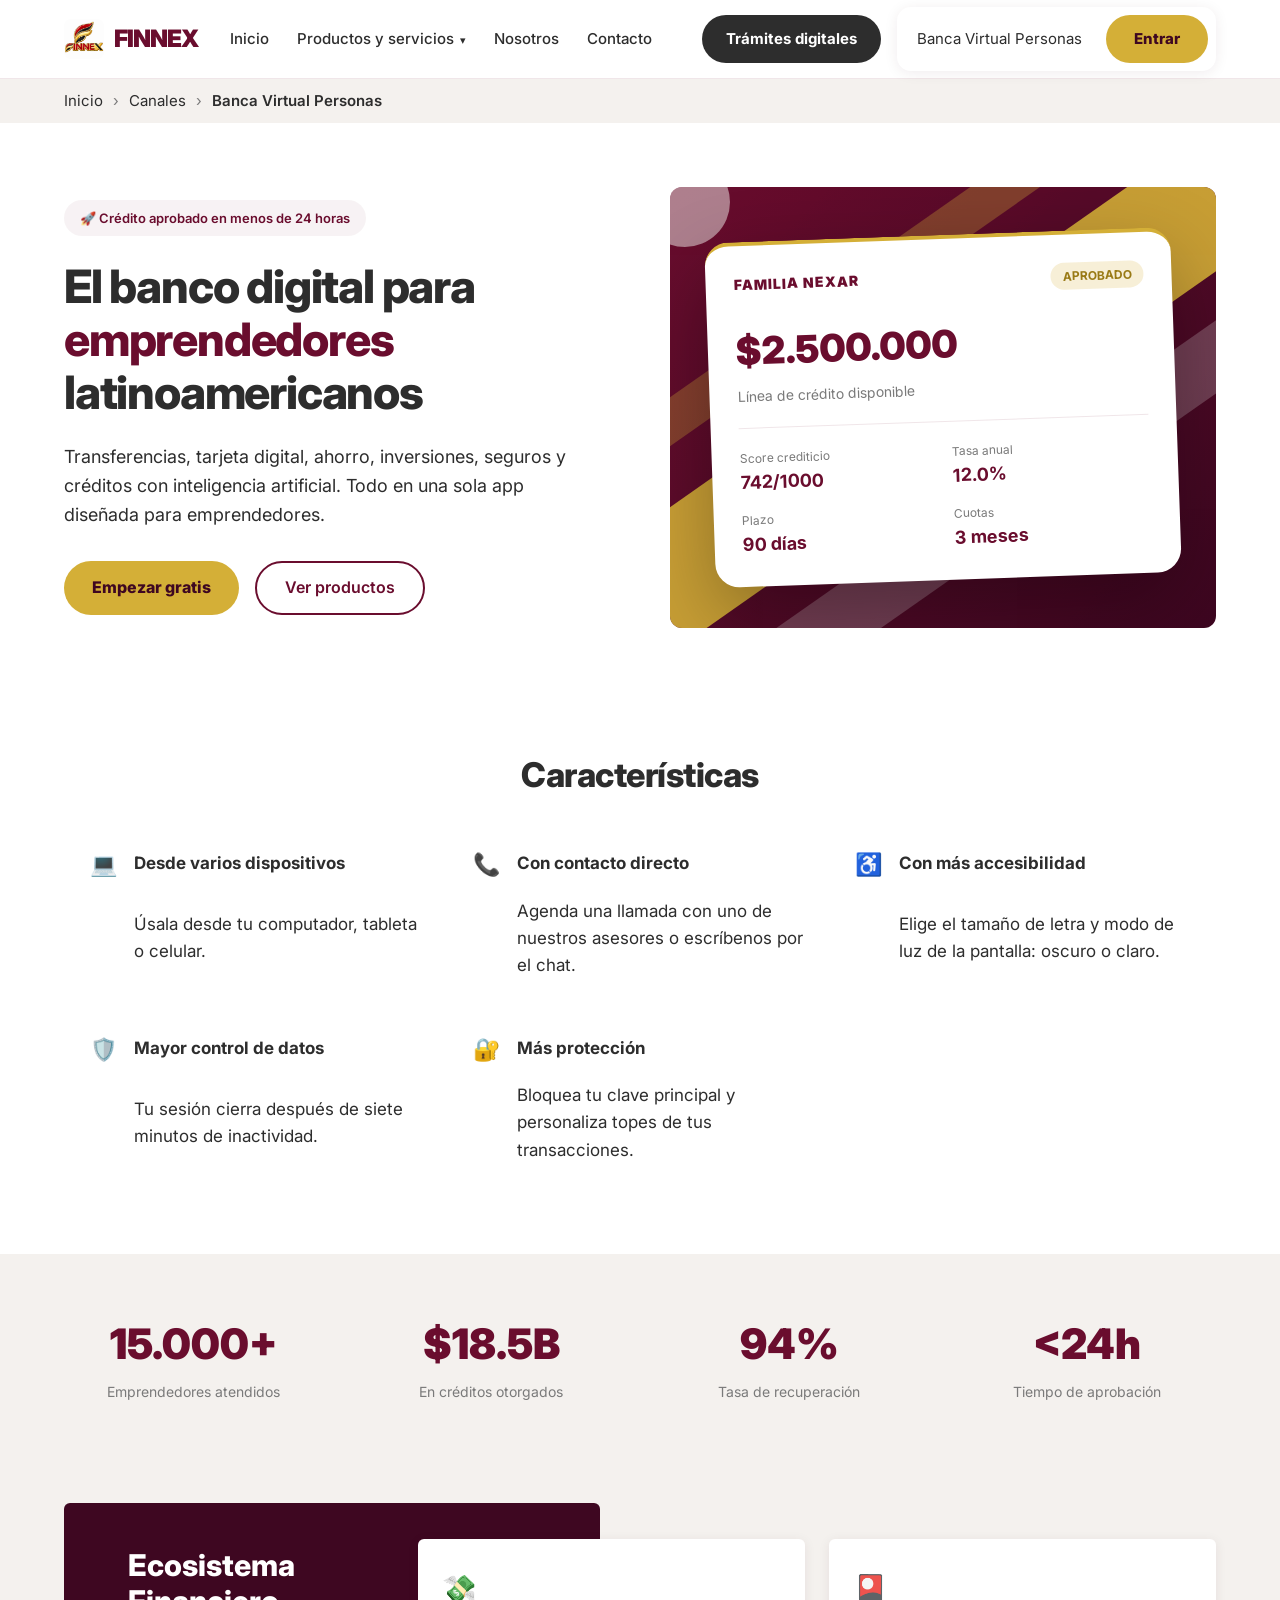
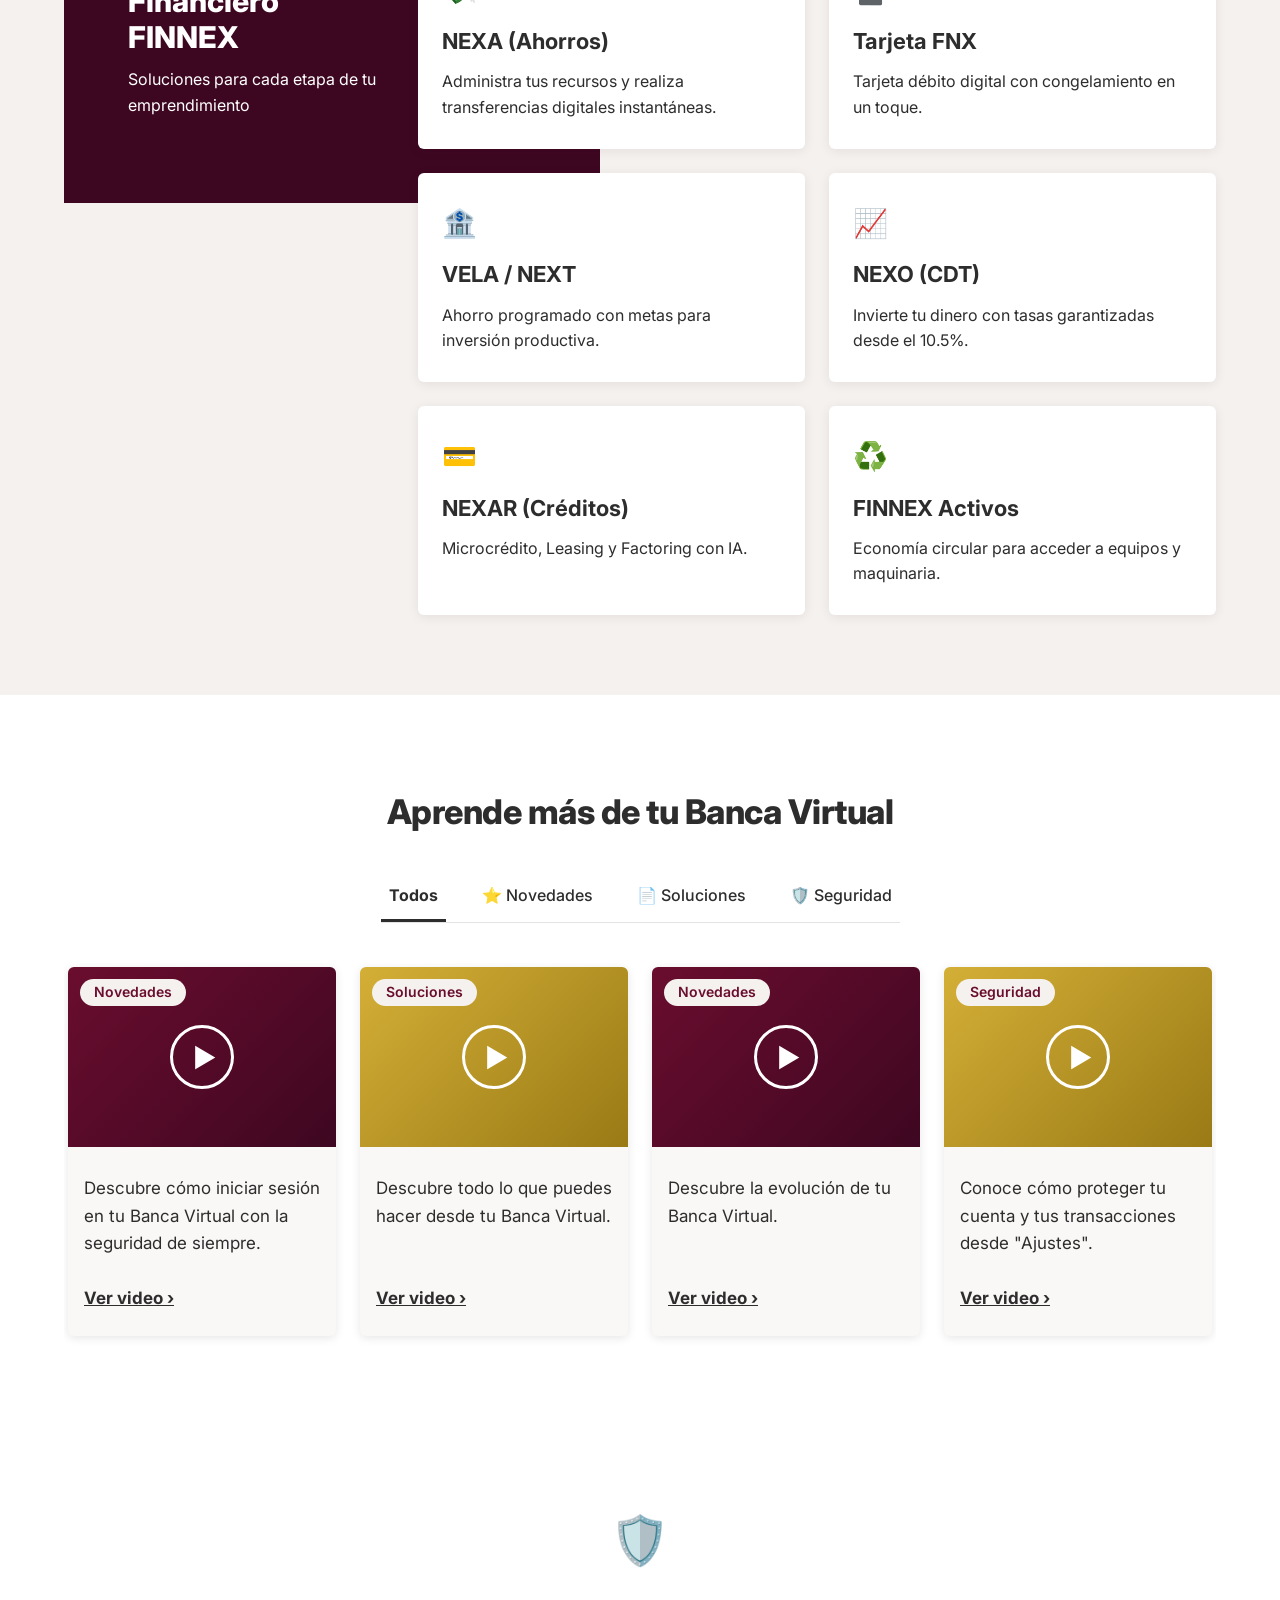
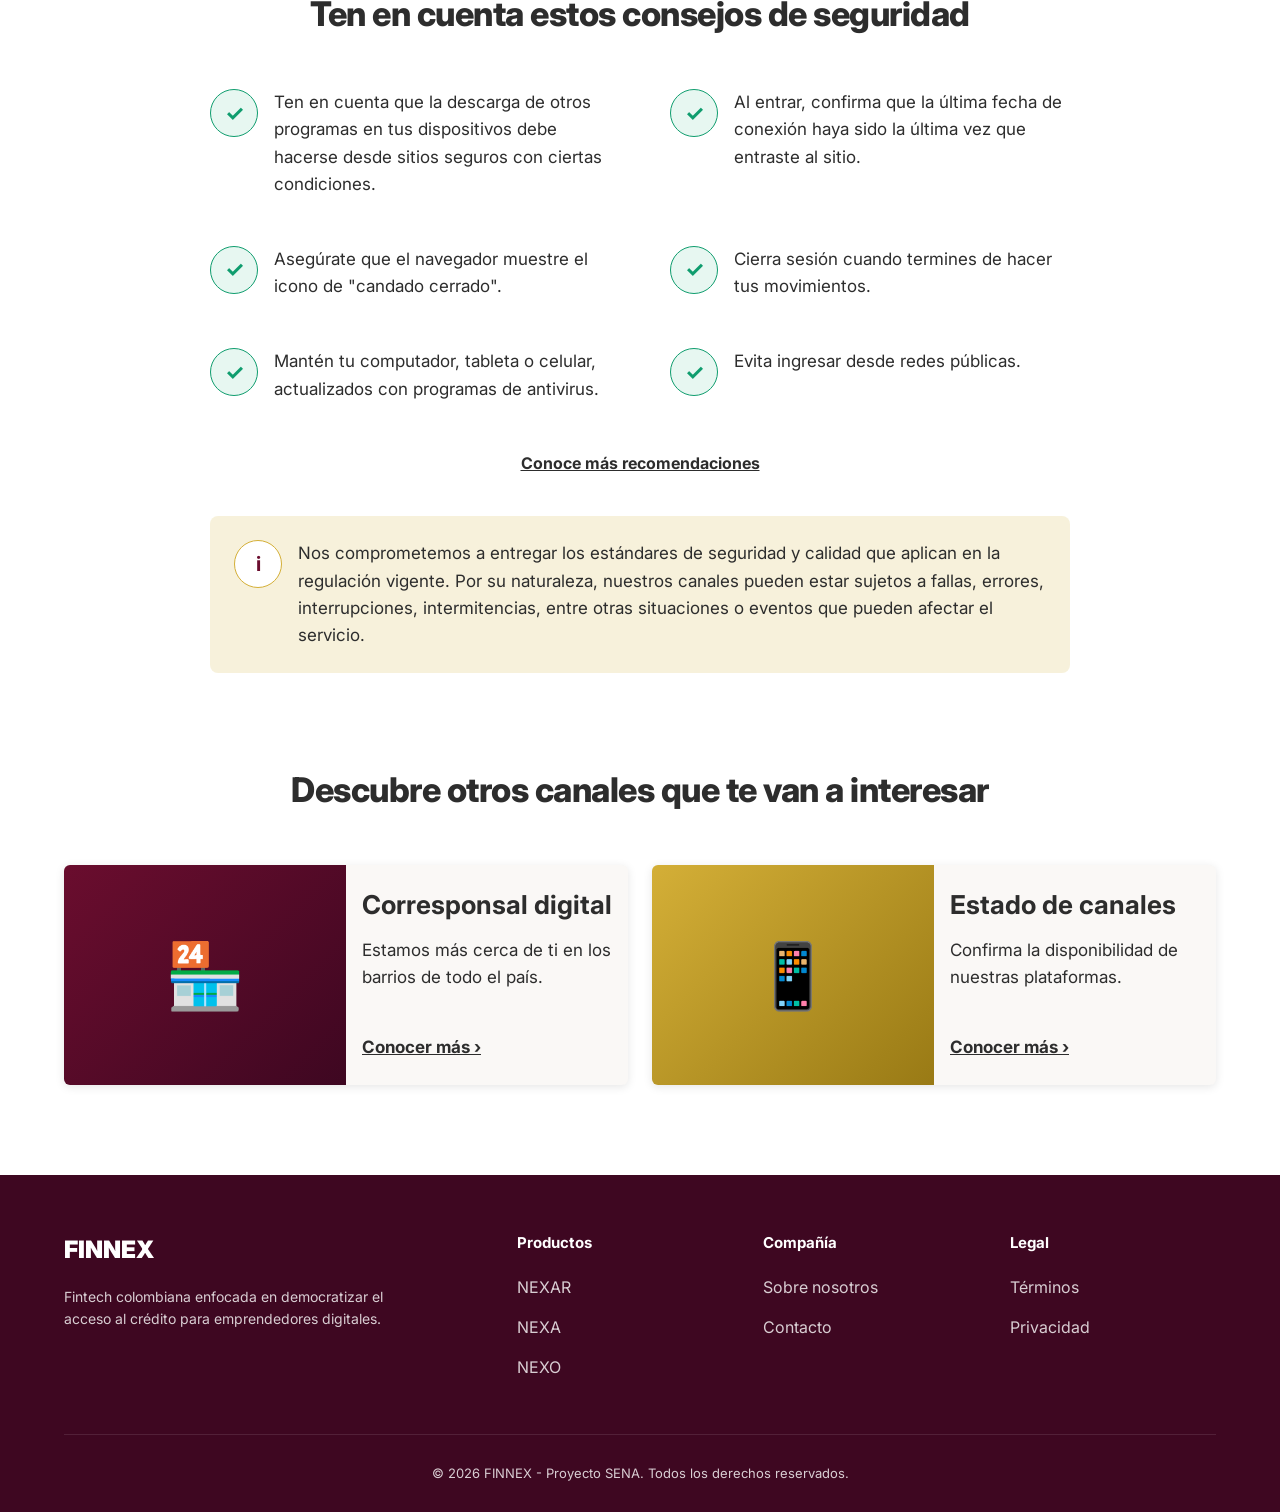
==== index.html @ 91728f81 "Update fmt.Println message from 'Hello' to 'Goodbye'" ====
<!DOCTYPE html>
<html lang="es">
<head>
  <meta charset="UTF-8">
  <meta name="viewport" content="width=device-width, initial-scale=1.0">
  <title>FINNEX - El banco digital para emprendedores</title>
  <link rel="icon" type="image/png" href="logo.png">
  <link href="https://fonts.googleapis.com/css2?family=Inter:wght@300;400;500;600;700;800;900&display=swap" rel="stylesheet">
  <style>
    * { margin: 0; padding: 0; box-sizing: border-box; }
    :root {
      --wine: #6A0D2E;
      --wine-dark: #3E0721;
      --gold: #D4AF37;
      --bone: #F4F1EE;
      --text: #2D2D2D;
      --text-light: #7A7A7A;
      --white: #FFFFFF;
      --success: #0F9D6E;
      --success-soft: #E7F7F1;
      --line: rgba(106, 13, 46, 0.1);
    }
    html { scroll-behavior: smooth; }
    body { font-family: 'Inter', sans-serif; background: var(--white); color: var(--text); line-height: 1.6; overflow-x: hidden; }
    a { color: inherit; }
    .container { max-width: 1200px; margin: 0 auto; padding: 0 24px; }
    h2.title { font-size: 34px; font-weight: 800; color: var(--text); text-align: center; letter-spacing: -.5px; margin-bottom: 48px; }
    :focus-visible { outline: 2px solid var(--gold); outline-offset: 2px; }

    /* BOTONES */
    .btn-primary { background: var(--wine); color: var(--white) !important; padding: 12px 28px; border-radius: 100px; font-weight: 600; text-decoration: none; display: inline-flex; align-items: center; justify-content: center; transition: all .2s; border: none; cursor: pointer; }
    .btn-primary:hover { background: var(--wine-dark); transform: translateY(-2px); box-shadow: 0 10px 20px rgba(106, 13, 46, .2); }
    .btn-secondary { background: var(--white); color: var(--wine); padding: 12px 28px; border-radius: 100px; font-weight: 600; text-decoration: none; border: 2px solid var(--wine); transition: all .2s; }
    .btn-secondary:hover { background: var(--bone); transform: translateY(-2px); }
    .btn-gold { background: var(--gold); color: var(--wine-dark); padding: 12px 28px; border-radius: 100px; font-weight: 800; text-decoration: none; display: inline-flex; align-items: center; transition: all .2s; }
    .btn-gold:hover { transform: translateY(-2px); box-shadow: 0 10px 20px rgba(212, 175, 55, .3); }
    .btn-dark { background: var(--text); color: var(--white); padding: 12px 24px; border-radius: 100px; font-weight: 700; font-size: 15px; text-decoration: none; transition: background .2s; }
    .btn-dark:hover { background: var(--wine-dark); }


    /* NAVBAR */
    .navbar { background: var(--white); position: sticky; top: 0; z-index: 100; border-bottom: 1px solid var(--line); }
    .nav-inner { display: flex; align-items: center; gap: 32px; min-height: 76px; }
    .logo { display: flex; align-items: center; gap: 10px; font-size: 24px; font-weight: 900; color: var(--wine); text-decoration: none; letter-spacing: -1px; }
    .logo img { width: 40px; height: 40px; border-radius: 8px; }
    .nav-links { display: flex; gap: 28px; align-items: center; }
    .nav-links a { text-decoration: none; font-size: 15px; font-weight: 500; transition: color .2s; }
    .nav-links a:hover { color: var(--wine); }
    .nav-actions { margin-left: auto; display: flex; align-items: center; gap: 16px; }
    .nav-access { display: flex; align-items: center; gap: 24px; padding: 8px 8px 8px 20px; border-radius: 14px; box-shadow: 0 2px 14px rgba(62, 7, 33, .08); font-size: 15px; }
    .menu-btn { display: none; background: none; border: none; font: 700 16px 'Inter', sans-serif; color: var(--text); cursor: pointer; }

    /* MENÚ DESPLEGABLE */
    .has-drop { position: relative; padding: 26px 0; }
    .drop-trigger small { font-size: 11px; margin-left: 2px; }
    .dropdown { position: absolute; top: 100%; left: -16px; width: 280px; background: var(--white); border: 1px solid var(--line); border-radius: 12px; padding: 8px; box-shadow: 0 20px 40px rgba(62, 7, 33, .15); opacity: 0; visibility: hidden; transform: translateY(8px); transition: opacity .2s, transform .2s, visibility .2s; z-index: 200; }
    .has-drop:hover .dropdown, .has-drop:focus-within .dropdown { opacity: 1; visibility: visible; transform: none; }
    .nav-links .dropdown a { display: flex; align-items: center; gap: 12px; padding: 9px 12px; border-radius: 8px; font-size: 14px; font-weight: 500; }
    .nav-links .dropdown a span { width: 22px; text-align: center; font-size: 16px; }
    .nav-links .dropdown a:hover { background: var(--bone); color: var(--wine); font-weight: 500; }

    /* MIGAS DE PAN */
    .crumbs { background: var(--bone); font-size: 15px; }
    .crumbs .container { padding-top: 10px; padding-bottom: 10px; display: flex; gap: 10px; align-items: center; }
    .crumbs a { text-decoration: none; }
    .crumbs a:hover { color: var(--wine); }
    .crumbs b { font-weight: 600; }
    .crumbs i { font-style: normal; color: var(--text-light); }

    /* HERO */
    .hero { padding: 64px 0 80px; }
    .hero-inner { display: grid; grid-template-columns: 1fr 1fr; gap: 60px; align-items: center; }
    .hero h1 { font-size: 46px; font-weight: 800; line-height: 1.15; letter-spacing: -1.2px; margin-bottom: 24px; color: var(--text); }
    .gradient-text { color: var(--wine); }
    .hero p { font-size: 18px; color: var(--text); margin-bottom: 32px; max-width: 520px; }
    .hero-badge { display: inline-flex; align-items: center; gap: 10px; background: rgba(106, 13, 46, .05); color: var(--wine); padding: 8px 16px; border-radius: 100px; font-size: 13px; font-weight: 600; margin-bottom: 24px; }
    .hero-cta { display: flex; gap: 16px; flex-wrap: wrap; }
    .hero-visual { position: relative; border-radius: 12px; overflow: hidden; min-height: 400px; padding: 48px 40px; display: flex; align-items: center; background: linear-gradient(135deg, var(--wine) 0%, var(--wine-dark) 100%); }
    .hero-visual::before { content: ""; position: absolute; width: 150%; height: 120px; right: -30%; top: 28%; transform: rotate(-35deg); background: var(--gold); opacity: .9; box-shadow: 0 130px 0 -30px rgba(244, 241, 238, .25), 0 -130px 0 -40px rgba(212, 175, 55, .35); }
    .hero-visual::after { content: ""; position: absolute; width: 90px; height: 90px; border-radius: 50%; left: -30px; top: -30px; background: var(--bone); opacity: .5; }

    /* MOCKUP */
    .card-mockup { position: relative; z-index: 1; width: 100%; background: var(--white); border-radius: 24px; padding: 28px; box-shadow: 0 30px 80px rgba(0, 0, 0, .3); transform: rotate(-2deg); transition: transform .3s; border-top: 4px solid var(--gold); }
    .card-mockup:hover { transform: rotate(0) scale(1.02); }
    .card-header { display: flex; justify-content: space-between; margin-bottom: 20px; }
    .card-brand { font-weight: 900; color: var(--wine); font-size: 14px; letter-spacing: 1px; }
    .card-status { background: rgba(212, 175, 55, .2); color: #997A15; padding: 4px 12px; border-radius: 100px; font-size: 12px; font-weight: 700; }
    .card-amount { font-size: 38px; font-weight: 900; color: var(--wine); margin-bottom: 4px; }
    .card-details { display: grid; grid-template-columns: 1fr 1fr; gap: 14px; padding-top: 20px; border-top: 1px solid var(--line); }
    .detail-label { font-size: 12px; color: var(--text-light); }
    .detail-value { font-size: 18px; font-weight: 700; color: var(--wine); }

    /* CARACTERÍSTICAS */
    .features { padding: 40px 0 90px; }
    .features-grid { display: grid; grid-template-columns: repeat(3, 1fr); gap: 56px 48px; max-width: 1100px; margin: 0 auto; }
    .feature { display: grid; grid-template-columns: 32px 1fr; column-gap: 12px; }
    .feature .ico { font-size: 22px; line-height: 1.3; }
    .feature h3 { font-size: 17px; font-weight: 700; margin-bottom: 20px; }
    .feature p { grid-column: 2; font-size: 17px; color: var(--text); max-width: 300px; }

    /* ESTADÍSTICAS */
    .stats { padding: 56px 0; background: var(--bone); }
    .stats-grid { display: grid; grid-template-columns: repeat(4, 1fr); gap: 40px; text-align: center; }
    .stat-value { font-size: 42px; font-weight: 900; color: var(--wine); margin-bottom: 4px; }
    .stat-label { color: var(--text-light); font-size: 14px; }

    /* PRODUCTOS: PANEL OSCURO + TARJETAS */
    .products { padding: 80px 0; background: var(--bone); }
    .products .container { display: grid; grid-template-columns: 1fr; }
    .products-wrap { position: relative; display: grid; grid-template-columns: 330px 1fr; gap: 24px; }
    .products-wrap::before { content: ""; position: absolute; left: 0; top: -36px; width: 536px; height: 300px; background: var(--wine-dark); border-radius: 6px 6px 0 0; }
    .products-intro { position: relative; z-index: 1; padding: 0 0 0 64px; margin-top: 0; color: var(--white); }
    .products-intro h2 { font-size: 30px; font-weight: 800; line-height: 1.2; margin-top: 8px; }
    .products-intro .badge { display: inline-flex; width: 64px; height: 64px; border-radius: 50%; background: var(--gold); align-items: center; justify-content: center; font-size: 30px; margin-top: 28px; }
    .products-grid { position: relative; z-index: 1; display: grid; grid-template-columns: repeat(2, 1fr); gap: 24px; }
    .product-card { background: var(--white); border-radius: 6px; padding: 28px 24px; min-height: 180px; box-shadow: 0 2px 12px rgba(62, 7, 33, .08); transition: transform .25s, box-shadow .25s; }
    .product-card:hover { transform: translateY(-6px); box-shadow: 0 20px 40px rgba(106, 13, 46, .12); }
    .product-icon { font-size: 28px; margin-bottom: 12px; }
    .product-card h3 { font-size: 22px; font-weight: 700; color: var(--text); margin-bottom: 10px; }
    .product-card p { font-size: 16px; color: var(--text); }

    /* APRENDE MÁS: TABS + CARRUSEL */
    .learn { padding: 90px 0; }
    .tabs { display: flex; justify-content: center; gap: 28px; margin: -16px auto 40px; border-bottom: 1px solid #e3e3e3; width: fit-content; max-width: 100%; overflow-x: auto; }
    .tab { background: none; border: none; border-bottom: 3px solid transparent; padding: 14px 8px; font: 500 16px 'Inter', sans-serif; color: var(--text); cursor: pointer; white-space: nowrap; }
    .tab.active { border-bottom-color: var(--text); font-weight: 700; }
    .carousel { display: flex; gap: 24px; overflow-x: auto; scroll-snap-type: x mandatory; scrollbar-width: none; padding: 4px 4px 16px; }
    .carousel::-webkit-scrollbar { display: none; }
    .video-card { flex: 0 0 calc(25% - 18px); min-width: 250px; scroll-snap-align: start; background: #FAF8F6; border-radius: 6px; box-shadow: 0 2px 10px rgba(0, 0, 0, .1); display: flex; flex-direction: column; overflow: hidden; }
    .video-card.hide { display: none; }
    .thumb { position: relative; height: 180px; display: flex; align-items: center; justify-content: center; background: linear-gradient(135deg, var(--wine), var(--wine-dark)); }
    .thumb.alt { background: linear-gradient(135deg, var(--gold), #997A15); }
    .thumb .tag { position: absolute; left: 12px; top: 12px; background: var(--bone); color: var(--wine); font-size: 14px; font-weight: 600; padding: 2px 14px; border-radius: 100px; }
    .play { width: 64px; height: 64px; border: 3px solid var(--white); border-radius: 50%; color: var(--white); display: flex; align-items: center; justify-content: center; font-size: 26px; padding-left: 5px; }
    .video-card p { padding: 28px 16px 0; font-size: 17px; flex: 1; }
    .video-card a { padding: 28px 16px 24px; font-weight: 700; font-size: 17px; }



    /* SEGURIDAD */
    .security { padding: 60px 0 90px; }
    .security .shield { display: block; text-align: center; font-size: 48px; margin-bottom: 8px; }
    .tips { display: grid; grid-template-columns: 1fr 1fr; gap: 48px 60px; max-width: 860px; margin: 0 auto 48px; }
    .tip { display: flex; gap: 16px; align-items: flex-start; font-size: 17px; }
    .check { flex: 0 0 48px; height: 48px; border-radius: 50%; background: var(--success-soft); border: 1.5px solid var(--success); color: var(--success); display: flex; align-items: center; justify-content: center; font-size: 22px; font-weight: 700; }
    .more { display: block; text-align: center; font-weight: 700; margin-bottom: 40px; }
    .notice { max-width: 860px; margin: 0 auto; background: rgba(212, 175, 55, .18); border-radius: 8px; padding: 24px; display: flex; gap: 16px; font-size: 17px; }
    .notice .check { background: var(--white); border-color: var(--gold); color: var(--wine); font-size: 20px; }

    /* OTROS CANALES */
    .channels { padding: 0 0 90px; }
    .channels-grid { display: grid; grid-template-columns: 1fr 1fr; gap: 24px; }
    .channel { display: grid; grid-template-columns: 1fr 1fr; background: #FAF8F6; border-radius: 6px; overflow: hidden; box-shadow: 0 2px 10px rgba(0, 0, 0, .1); min-height: 220px; }
    .channel .pic { display: flex; align-items: center; justify-content: center; font-size: 64px; background: linear-gradient(135deg, var(--wine), var(--wine-dark)); }
    .channel .pic.alt { background: linear-gradient(135deg, var(--gold), #997A15); }
    .channel div.body { padding: 24px 16px; display: flex; flex-direction: column; }
    .channel h3 { font-size: 26px; font-weight: 700; margin-bottom: 16px; line-height: 1.2; }
    .channel p { font-size: 17px; flex: 1; }
    .channel a { font-weight: 700; font-size: 17px; }

    /* FOOTER */
    .footer { background: var(--wine-dark); color: rgba(255, 255, 255, .8); padding: 56px 0 28px; }
    .footer-grid { display: grid; grid-template-columns: 2fr 1fr 1fr 1fr; gap: 40px; margin-bottom: 40px; }
    .footer-brand { color: var(--white); font-size: 24px; font-weight: 900; margin-bottom: 16px; }
    .footer h4 { color: var(--white); font-size: 15px; margin-bottom: 20px; }
    .footer a { display: block; color: rgba(255, 255, 255, .8); text-decoration: none; margin-bottom: 14px; transition: color .2s; }
    .footer a:hover { color: var(--gold); }

    .footer-bottom { padding-top: 28px; border-top: 1px solid rgba(255, 255, 255, .1); text-align: center; font-size: 13px; }

    /* RESPONSIVE */
    @media (max-width: 1024px) {
      .nav-inner { gap: 16px; }
      .nav-actions { gap: 10px; }
      .nav-access { padding: 0; box-shadow: none; }
      .menu-btn { display: block; white-space: nowrap; }
      .nav-links { display: none; }
      .has-drop { width: 100%; padding: 0; }
      .dropdown { position: static; width: 100%; opacity: 1; visibility: visible; transform: none; box-shadow: none; border: none; padding: 4px 0 0 8px; }
      .nav-links.open { display: flex; flex-direction: column; align-items: flex-start; position: absolute; top: 76px; left: 0; right: 0; background: var(--white); padding: 20px 24px; border-bottom: 1px solid var(--line); box-shadow: 0 12px 24px rgba(0, 0, 0, .08); max-height: calc(100vh - 76px); overflow-y: auto; gap: 4px; }
      .nav-links.open > a, .nav-links.open .drop-trigger { padding: 10px 0; }
      .hero-inner { grid-template-columns: 1fr; gap: 40px; }
      .features-grid { grid-template-columns: 1fr 1fr; }
      .products-wrap { grid-template-columns: 1fr; }
      .products-wrap::before { width: 100%; height: 220px; top: -36px; }
      .products-intro { padding: 0 24px 24px; }
      .tips, .channels-grid { grid-template-columns: 1fr; }
      .footer-grid { grid-template-columns: 1fr 1fr; }
    }
    @media (max-width: 640px) {
      h2.title { font-size: 26px; margin-bottom: 32px; }
      .hero { padding: 32px 0 56px; }
      .hero h1 { font-size: 32px; }
      .hero-visual { min-height: 0; padding: 32px 20px; }
      .features-grid, .products-grid, .stats-grid, .footer-grid { grid-template-columns: 1fr; gap: 32px; }
      .features-grid { gap: 40px; }
      .feature p { max-width: none; }
      .products-grid { gap: 16px; }
      .channel { grid-template-columns: 1fr; }
      .channel .pic { min-height: 140px; }
      .nav-actions .btn-dark { display: none; }
      .nav-access span { display: none; }
      .logo { font-size: 20px; }
      .logo img { width: 34px; height: 34px; }
      .btn-gold { padding: 10px 22px; }
      .tabs { gap: 14px; }
    }
    @media (prefers-reduced-motion: reduce) { * { transition: none !important; scroll-behavior: auto !important; } }
  </style>
</head>
<body>

  <header class="navbar">
    <div class="container nav-inner">
      <a href="index.html" class="logo"><img src="logo.png" alt="FINNEX"> FINNEX</a>
      <nav class="nav-links" id="navLinks">
        <a href="index.html">Inicio</a>
        <div class="has-drop">
          <a href="productos.html" class="drop-trigger">Productos y servicios <small>▾</small></a>
          <div class="dropdown">
          <a href="login.html"><span>🏠</span>Dashboard</a>
          <a href="productos.html"><span>💸</span>NEXA (Pagos)</a>
          <a href="productos.html"><span>💳</span>Tarjeta FNX</a>
          <a href="productos.html"><span>📈</span>NEXO (Inversiones)</a>
          <a href="productos.html"><span>🎁</span>Cajitas FNX</a>
          <a href="productos.html"><span>🏢</span>VELA / NEXT</a>
          <a href="productos.html"><span>🛡️</span>FIN-SAFE</a>
          <a href="productos.html"><span>💼</span>FIN-BIZ</a>
          <a href="productos.html"><span>📊</span>FIN-360</a>
          <a href="productos.html"><span>♻️</span>FINNEX Activos</a>
          <a href="productos.html"><span>💳</span>FAMILIA NEXAR</a>
          <a href="productos.html"><span>🧮</span>Simulador</a>
          </div>
        </div>
        <a href="nosotros.html">Nosotros</a>
        <a href="contacto.html">Contacto</a>
      </nav>
      <div class="nav-actions">
        <a href="tramites.html" class="btn-dark">Trámites digitales</a>
        <div class="nav-access"><span>Banca Virtual Personas</span><a href="login.html" class="btn-gold">Entrar</a></div>
        <button class="menu-btn" id="menuBtn" aria-label="Abrir menú">Menú ⋮</button>
      </div>
    </div>
  </header>

  <div class="crumbs">
    <div class="container"><a href="index.html">Inicio</a><i>›</i><a href="productos.html">Canales</a><i>›</i><b>Banca Virtual Personas</b></div>
  </div>

  <section class="hero">
    <div class="container hero-inner">
      <div>
        <div class="hero-badge">🚀 Crédito aprobado en menos de 24 horas</div>
        <h1>El banco digital para <span class="gradient-text">emprendedores</span> latinoamericanos</h1>
        <p>Transferencias, tarjeta digital, ahorro, inversiones, seguros y créditos con inteligencia artificial. Todo en una sola app diseñada para emprendedores.</p>
        <div class="hero-cta">
          <a href="login.html" class="btn-gold">Empezar gratis</a>
          <a href="productos.html" class="btn-secondary">Ver productos</a>
        </div>
      </div>
      <div class="hero-visual">
        <div class="card-mockup">
          <div class="card-header"><span class="card-brand">FAMILIA NEXAR</span><span class="card-status">APROBADO</span></div>
          <div class="card-amount">$2.500.000</div>
          <div style="color: var(--text-light); font-size: 14px; margin-bottom: 20px;">Línea de crédito disponible</div>
          <div class="card-details">
            <div><div class="detail-label">Score crediticio</div><div class="detail-value">742/1000</div></div>
            <div><div class="detail-label">Tasa anual</div><div class="detail-value">12.0%</div></div>
            <div><div class="detail-label">Plazo</div><div class="detail-value">90 días</div></div>
            <div><div class="detail-label">Cuotas</div><div class="detail-value">3 meses</div></div>
          </div>
        </div>
      </div>
    </div>
  </section>

  <section class="features">
    <div class="container">
      <h2 class="title">Características</h2>
      <div class="features-grid">
        <div class="feature"><span class="ico">💻</span><h3>Desde varios dispositivos</h3><p>Úsala desde tu computador, tableta o celular.</p></div>
        <div class="feature"><span class="ico">📞</span><h3>Con contacto directo</h3><p>Agenda una llamada con uno de nuestros asesores o escríbenos por el chat.</p></div>
        <div class="feature"><span class="ico">♿</span><h3>Con más accesibilidad</h3><p>Elige el tamaño de letra y modo de luz de la pantalla: oscuro o claro.</p></div>
        <div class="feature"><span class="ico">🛡️</span><h3>Mayor control de datos</h3><p>Tu sesión cierra después de siete minutos de inactividad.</p></div>
        <div class="feature"><span class="ico">🔐</span><h3>Más protección</h3><p>Bloquea tu clave principal y personaliza topes de tus transacciones.</p></div>
      </div>
    </div>
  </section>

  <section class="stats">
    <div class="container stats-grid">
      <div><div class="stat-value">15.000+</div><div class="stat-label">Emprendedores atendidos</div></div>
      <div><div class="stat-value">$18.5B</div><div class="stat-label">En créditos otorgados</div></div>
      <div><div class="stat-value">94%</div><div class="stat-label">Tasa de recuperación</div></div>
      <div><div class="stat-value">&lt;24h</div><div class="stat-label">Tiempo de aprobación</div></div>
    </div>
  </section>

  <section class="products">
    <div class="container">
      <div class="products-wrap">
        <div class="products-intro">
          <h2>Ecosistema Financiero FINNEX</h2>
          <p style="margin-top:12px;font-size:16px;">Soluciones para cada etapa de tu emprendimiento</p>
        </div>
        <div class="products-grid">
          <div class="product-card"><div class="product-icon">💸</div><h3>NEXA (Ahorros)</h3><p>Administra tus recursos y realiza transferencias digitales instantáneas.</p></div>
          <div class="product-card"><div class="product-icon">🎴</div><h3>Tarjeta FNX</h3><p>Tarjeta débito digital con congelamiento en un toque.</p></div>
          <div class="product-card"><div class="product-icon">🏦</div><h3>VELA / NEXT</h3><p>Ahorro programado con metas para inversión productiva.</p></div>
          <div class="product-card"><div class="product-icon">📈</div><h3>NEXO (CDT)</h3><p>Invierte tu dinero con tasas garantizadas desde el 10.5%.</p></div>
          <div class="product-card"><div class="product-icon">💳</div><h3>NEXAR (Créditos)</h3><p>Microcrédito, Leasing y Factoring con IA.</p></div>
          <div class="product-card"><div class="product-icon">♻️</div><h3>FINNEX Activos</h3><p>Economía circular para acceder a equipos y maquinaria.</p></div>
        </div>
      </div>
    </div>
  </section>

  <section class="learn">
    <div class="container">
      <h2 class="title">Aprende más de tu Banca Virtual</h2>
      <div class="tabs" role="tablist">
        <button class="tab active" data-f="all">Todos</button>
        <button class="tab" data-f="nov">⭐ Novedades</button>
        <button class="tab" data-f="sol">📄 Soluciones</button>
        <button class="tab" data-f="seg">🛡️ Seguridad</button>
      </div>
      <div class="carousel" id="carousel">
        <article class="video-card" data-c="nov"><div class="thumb"><span class="tag">Novedades</span><span class="play">▶</span></div><p>Descubre cómo iniciar sesión en tu Banca Virtual con la seguridad de siempre.</p><a href="#">Ver video ›</a></article>
        <article class="video-card" data-c="sol"><div class="thumb alt"><span class="tag">Soluciones</span><span class="play">▶</span></div><p>Descubre todo lo que puedes hacer desde tu Banca Virtual.</p><a href="#">Ver video ›</a></article>
        <article class="video-card" data-c="nov"><div class="thumb"><span class="tag">Novedades</span><span class="play">▶</span></div><p>Descubre la evolución de tu Banca Virtual.</p><a href="#">Ver video ›</a></article>
        <article class="video-card" data-c="seg"><div class="thumb alt"><span class="tag">Seguridad</span><span class="play">▶</span></div><p>Conoce cómo proteger tu cuenta y tus transacciones desde "Ajustes".</p><a href="#">Ver video ›</a></article>
      </div>
    </div>
  </section>

  <section class="security">
    <div class="container">
      <span class="shield">🛡️</span>
      <h2 class="title">Ten en cuenta estos consejos de seguridad</h2>
      <div class="tips">
        <div class="tip"><span class="check">✓</span><p>Ten en cuenta que la descarga de otros programas en tus dispositivos debe hacerse desde sitios seguros con ciertas condiciones.</p></div>
        <div class="tip"><span class="check">✓</span><p>Al entrar, confirma que la última fecha de conexión haya sido la última vez que entraste al sitio.</p></div>
        <div class="tip"><span class="check">✓</span><p>Asegúrate que el navegador muestre el icono de "candado cerrado".</p></div>
        <div class="tip"><span class="check">✓</span><p>Cierra sesión cuando termines de hacer tus movimientos.</p></div>
        <div class="tip"><span class="check">✓</span><p>Mantén tu computador, tableta o celular, actualizados con programas de antivirus.</p></div>
        <div class="tip"><span class="check">✓</span><p>Evita ingresar desde redes públicas.</p></div>
      </div>
      <a href="privacidad.html" class="more">Conoce más recomendaciones</a>
      <div class="notice"><span class="check">i</span><p>Nos comprometemos a entregar los estándares de seguridad y calidad que aplican en la regulación vigente. Por su naturaleza, nuestros canales pueden estar sujetos a fallas, errores, interrupciones, intermitencias, entre otras situaciones o eventos que pueden afectar el servicio.</p></div>
    </div>
  </section>

  <section class="channels">
    <div class="container">
      <h2 class="title">Descubre otros canales que te van a interesar</h2>
      <div class="channels-grid">
        <div class="channel"><div class="pic">🏪</div><div class="body"><h3>Corresponsal digital</h3><p>Estamos más cerca de ti en los barrios de todo el país.</p><a href="contacto.html">Conocer más ›</a></div></div>
        <div class="channel"><div class="pic alt">📱</div><div class="body"><h3>Estado de canales</h3><p>Confirma la disponibilidad de nuestras plataformas.</p><a href="contacto.html">Conocer más ›</a></div></div>
      </div>
    </div>
  </section>

  <footer class="footer">
    <div class="container">
      <div class="footer-grid">
        <div>
          <div class="footer-brand">FINNEX</div>
          <p style="font-size: 14px; max-width: 340px;">Fintech colombiana enfocada en democratizar el acceso al crédito para emprendedores digitales.</p>
        </div>
        <div>
          <h4>Productos</h4>
          <a href="productos.html">NEXAR</a>
          <a href="productos.html">NEXA</a>
          <a href="productos.html">NEXO</a>
        </div>
        <div>
          <h4>Compañía</h4>
          <a href="nosotros.html">Sobre nosotros</a>
          <a href="contacto.html">Contacto</a>
        </div>
        <div>
          <h4>Legal</h4>
          <a href="terminos.html">Términos</a>
          <a href="privacidad.html">Privacidad</a>
        </div>
      </div>
      <div class="footer-bottom">&copy; 2026 FINNEX - Proyecto SENA. Todos los derechos reservados.</div>
    </div>
  </footer>

  <script>
    var nav = document.getElementById('navLinks');
    document.getElementById('menuBtn').onclick = function () { nav.classList.toggle('open'); };



    var tabs = document.querySelectorAll('.tab'), cards = document.querySelectorAll('.video-card');
    tabs.forEach(function (t) {
      t.onclick = function () {
        tabs.forEach(function (x) { x.classList.remove('active'); });
        t.classList.add('active');
        cards.forEach(function (c) { c.classList.toggle('hide', t.dataset.f !== 'all' && c.dataset.c !== t.dataset.f); });
      };
    });
  </script>
</body>
</html>
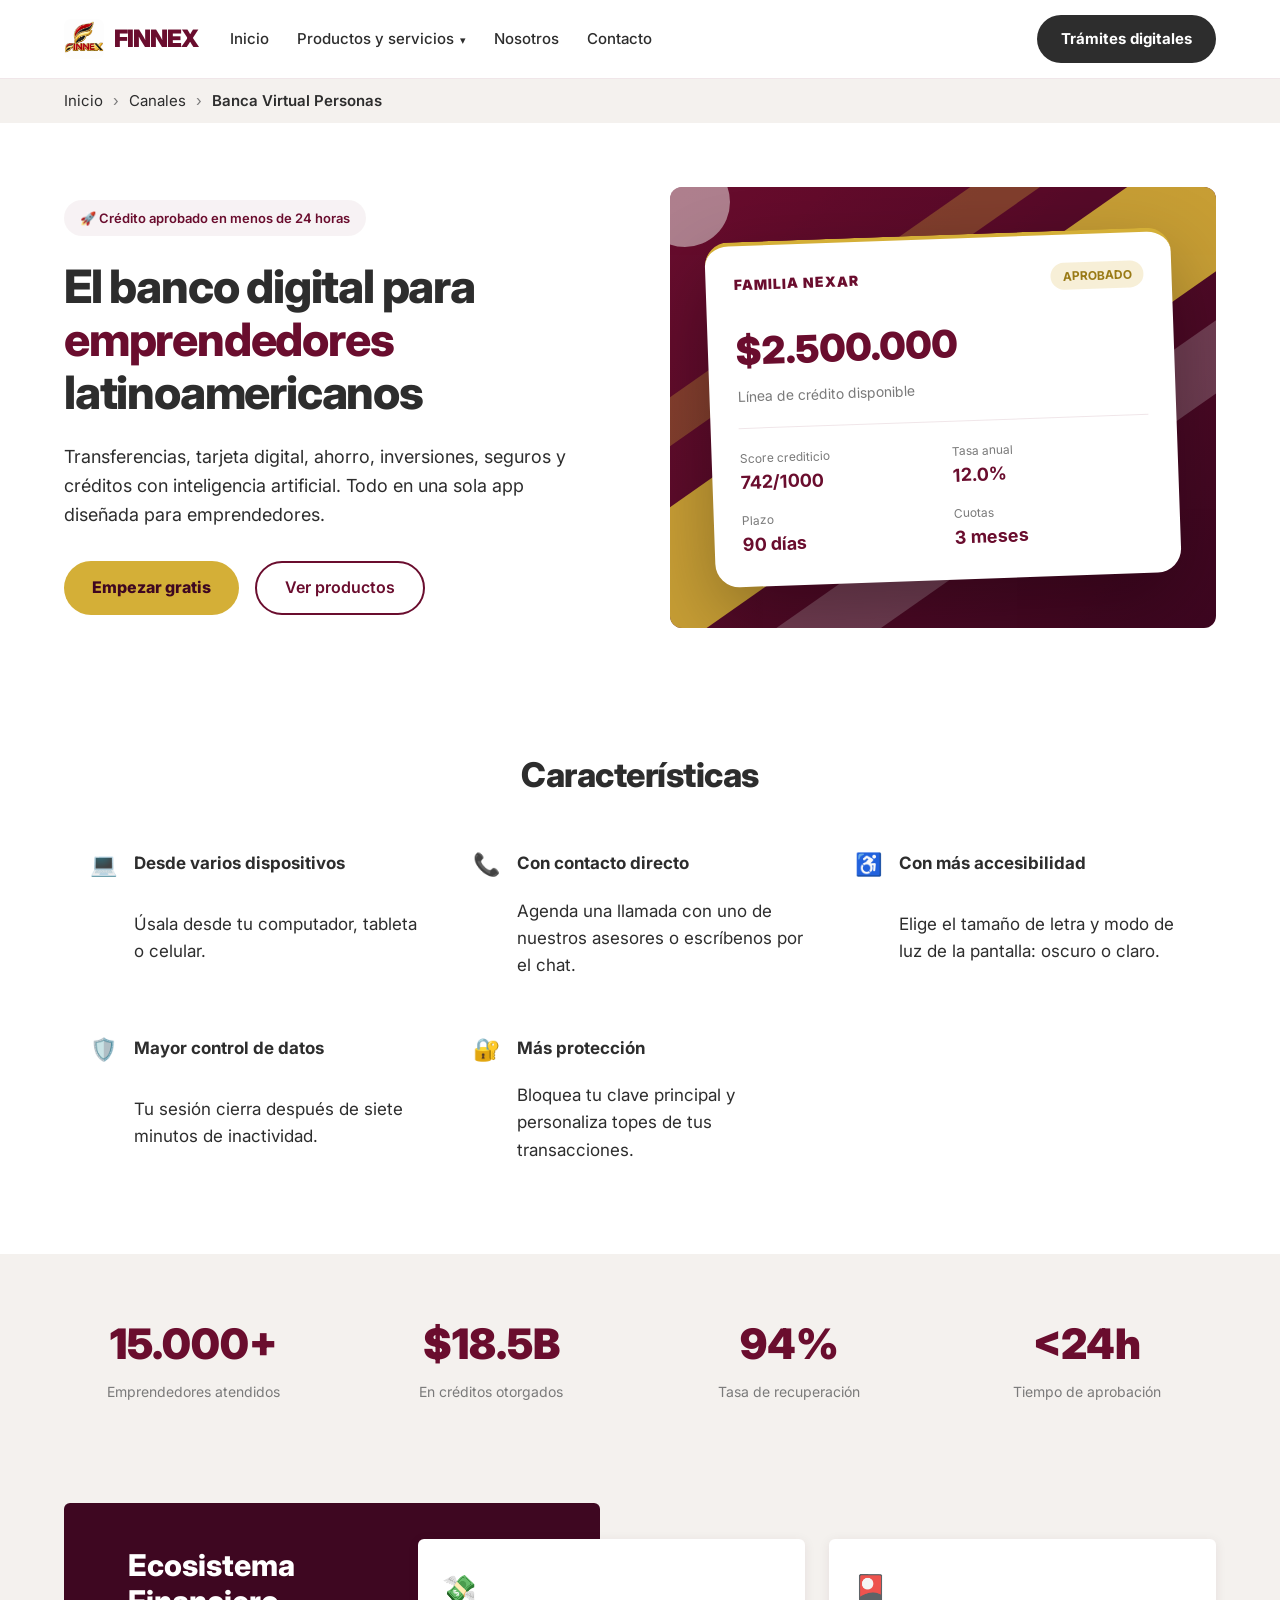
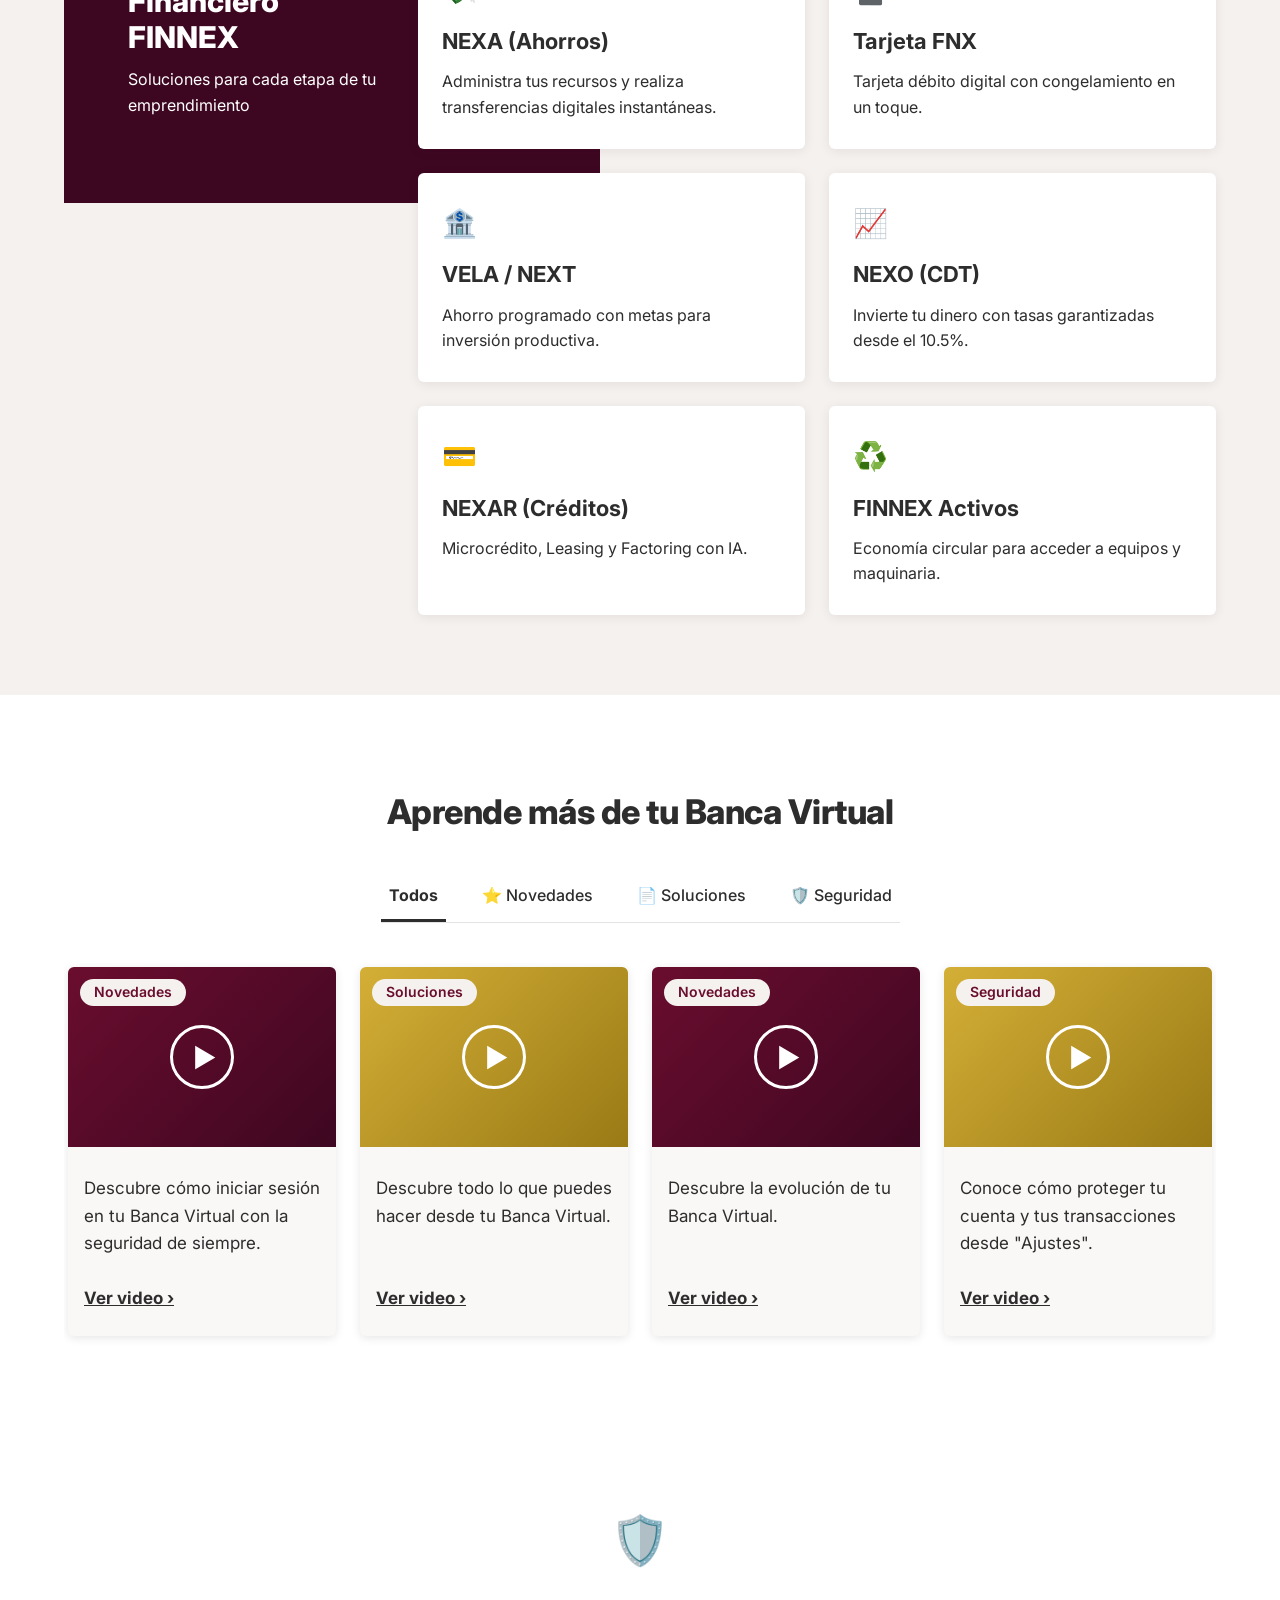
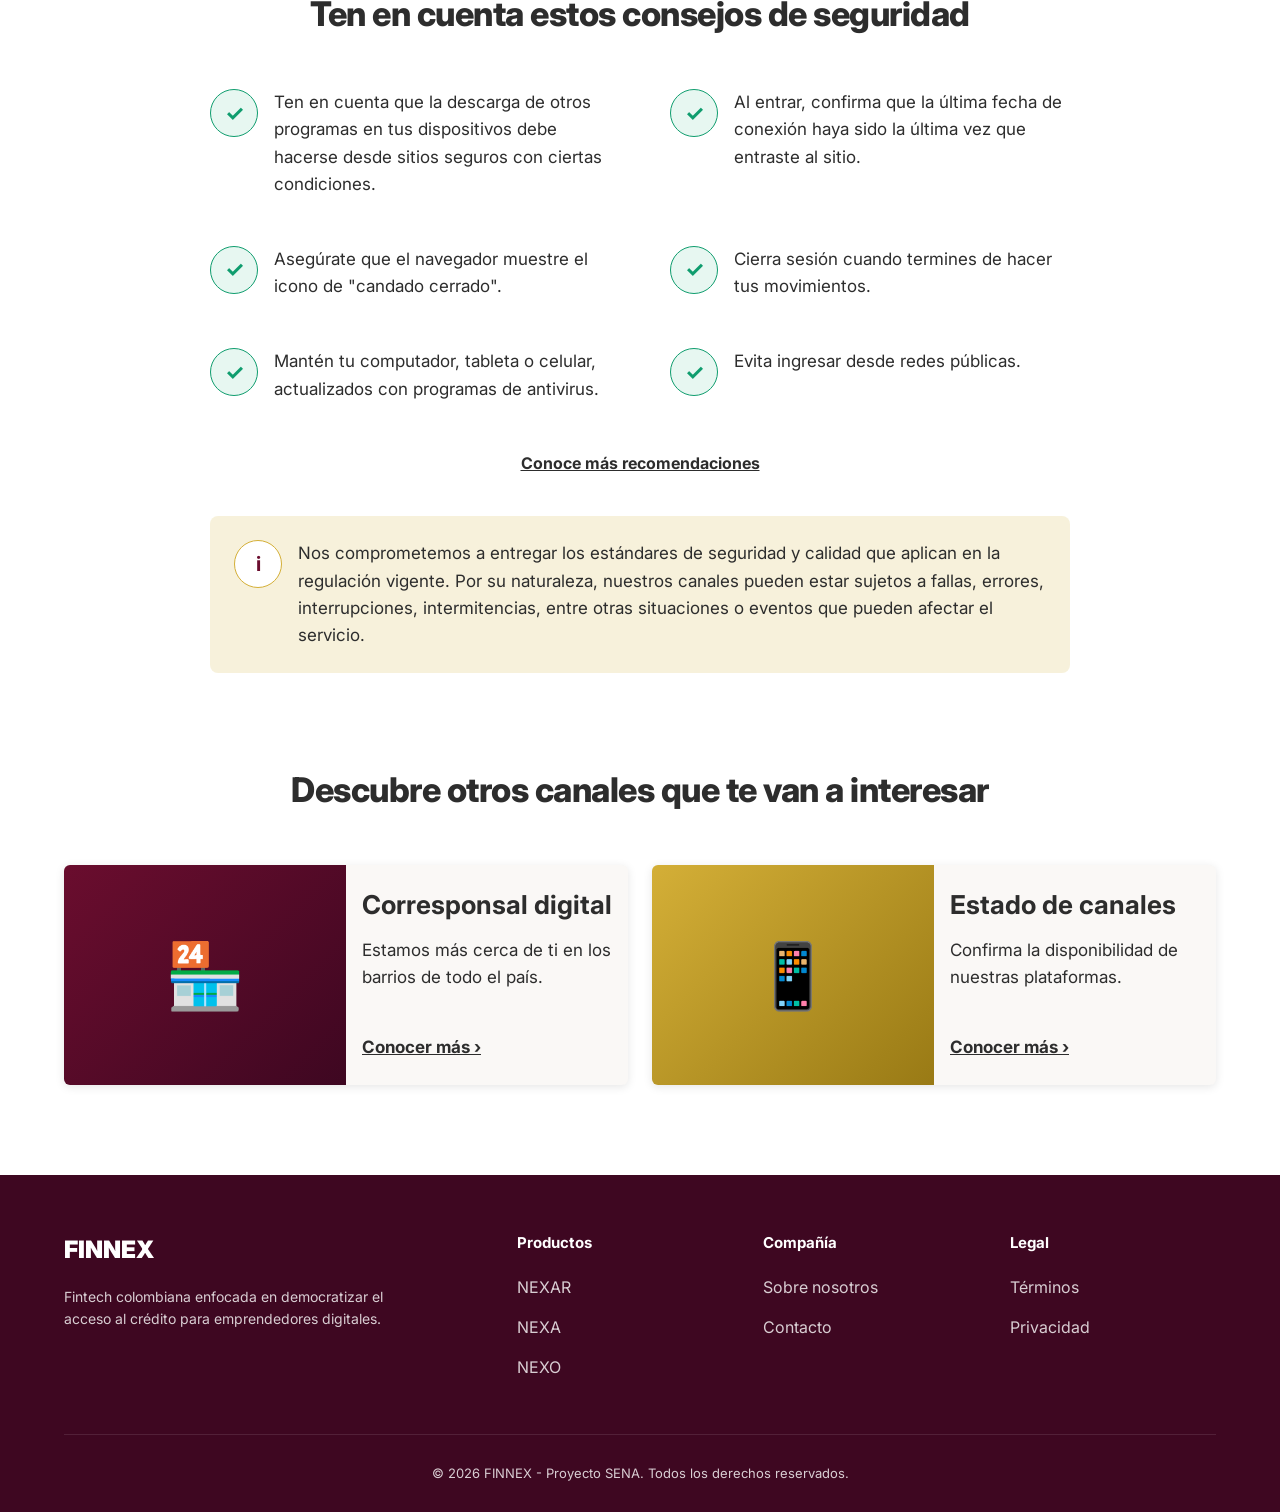
==== commit 62899d74: "Update index.html" ====
--- a/index.html
+++ b/index.html
@@ -170,15 +170,15 @@
 
     /* RESPONSIVE */
     @media (max-width: 1024px) {
-      .nav-inner { gap: 16px; }
-      .nav-actions { gap: 10px; }
       .nav-access { padding: 0; box-shadow: none; }
-      .menu-btn { display: block; white-space: nowrap; }
-      .nav-links { display: none; }
+      .menu-btn { display: block; }
       .has-drop { width: 100%; padding: 0; }
       .dropdown { position: static; width: 100%; opacity: 1; visibility: visible; transform: none; box-shadow: none; border: none; padding: 4px 0 0 8px; }
-      .nav-links.open { display: flex; flex-direction: column; align-items: flex-start; position: absolute; top: 76px; left: 0; right: 0; background: var(--white); padding: 20px 24px; border-bottom: 1px solid var(--line); box-shadow: 0 12px 24px rgba(0, 0, 0, .08); max-height: calc(100vh - 76px); overflow-y: auto; gap: 4px; }
-      .nav-links.open > a, .nav-links.open .drop-trigger { padding: 10px 0; }
+      .nav-inner { gap: 16px; }
+      .nav-actions { gap: 8px; }
+      .nav-links { display: none; }
+      .nav-links.open { display: flex; flex-direction: column; align-items: flex-start; gap: 4px; position: absolute; top: 76px; left: 0; right: 0; max-height: calc(100vh - 76px); overflow-y: auto; background: var(--white); padding: 20px 24px; border-bottom: 1px solid var(--line); box-shadow: 0 12px 24px rgba(0, 0, 0, .08); }
+      .nav-links.open > a, .nav-links.open .has-drop > a { display: block; width: 100%; padding: 10px 0; }
       .hero-inner { grid-template-columns: 1fr; gap: 40px; }
       .features-grid { grid-template-columns: 1fr 1fr; }
       .products-wrap { grid-template-columns: 1fr; }
@@ -199,10 +199,11 @@
       .channel { grid-template-columns: 1fr; }
       .channel .pic { min-height: 140px; }
       .nav-actions .btn-dark { display: none; }
-      .nav-access span { display: none; }
+      .nav-inner { gap: 10px; }
       .logo { font-size: 20px; }
       .logo img { width: 34px; height: 34px; }
-      .btn-gold { padding: 10px 22px; }
+      .nav-access span { display: none; }
+      .nav-access .btn-gold { padding: 10px 20px; }
       .tabs { gap: 14px; }
     }
     @media (prefers-reduced-motion: reduce) { * { transition: none !important; scroll-behavior: auto !important; } }
@@ -218,18 +219,19 @@
         <div class="has-drop">
           <a href="productos.html" class="drop-trigger">Productos y servicios <small>▾</small></a>
           <div class="dropdown">
-          <a href="login.html"><span>🏠</span>Dashboard</a>
-          <a href="productos.html"><span>💸</span>NEXA (Pagos)</a>
-          <a href="productos.html"><span>💳</span>Tarjeta FNX</a>
-          <a href="productos.html"><span>📈</span>NEXO (Inversiones)</a>
+          <a href="productos.html"><span>💸</span>Mis cuentas (NEXA)</a>
+          <a href="productos.html"><span>🎴</span>Tarjetas (FNX)</a>
+          <a href="productos.html"><span>🔁</span>Transferencias</a>
+          <a href="productos.html"><span>🧾</span>Pagos y servicios</a>
+          <a href="productos.html"><span>📈</span>Ahorro e inversión (NEXO)</a>
+          <a href="productos.html"><span>💳</span>Créditos (NEXAR)</a>
+          <a href="productos.html"><span>🛡️</span>Seguros</a>
           <a href="productos.html"><span>🎁</span>Cajitas FNX</a>
-          <a href="productos.html"><span>🏢</span>VELA / NEXT</a>
-          <a href="productos.html"><span>🛡️</span>FIN-SAFE</a>
+          <a href="productos.html"><span>🏦</span>VELA / NEXT</a>
           <a href="productos.html"><span>💼</span>FIN-BIZ</a>
           <a href="productos.html"><span>📊</span>FIN-360</a>
           <a href="productos.html"><span>♻️</span>FINNEX Activos</a>
-          <a href="productos.html"><span>💳</span>FAMILIA NEXAR</a>
-          <a href="productos.html"><span>🧮</span>Simulador</a>
+          <a href="productos.html"><span>🧮</span>Simulador de crédito</a>
           </div>
         </div>
         <a href="nosotros.html">Nosotros</a>
@@ -237,7 +239,7 @@
       </nav>
       <div class="nav-actions">
         <a href="tramites.html" class="btn-dark">Trámites digitales</a>
-        <div class="nav-access"><span>Banca Virtual Personas</span><a href="login.html" class="btn-gold">Entrar</a></div>
+        
         <button class="menu-btn" id="menuBtn" aria-label="Abrir menú">Menú ⋮</button>
       </div>
     </div>
@@ -391,6 +393,7 @@
   <script>
     var nav = document.getElementById('navLinks');
     document.getElementById('menuBtn').onclick = function () { nav.classList.toggle('open'); };
+    nav.querySelectorAll('a').forEach(function (a) { a.addEventListener('click', function () { nav.classList.remove('open'); }); });
 
 
 
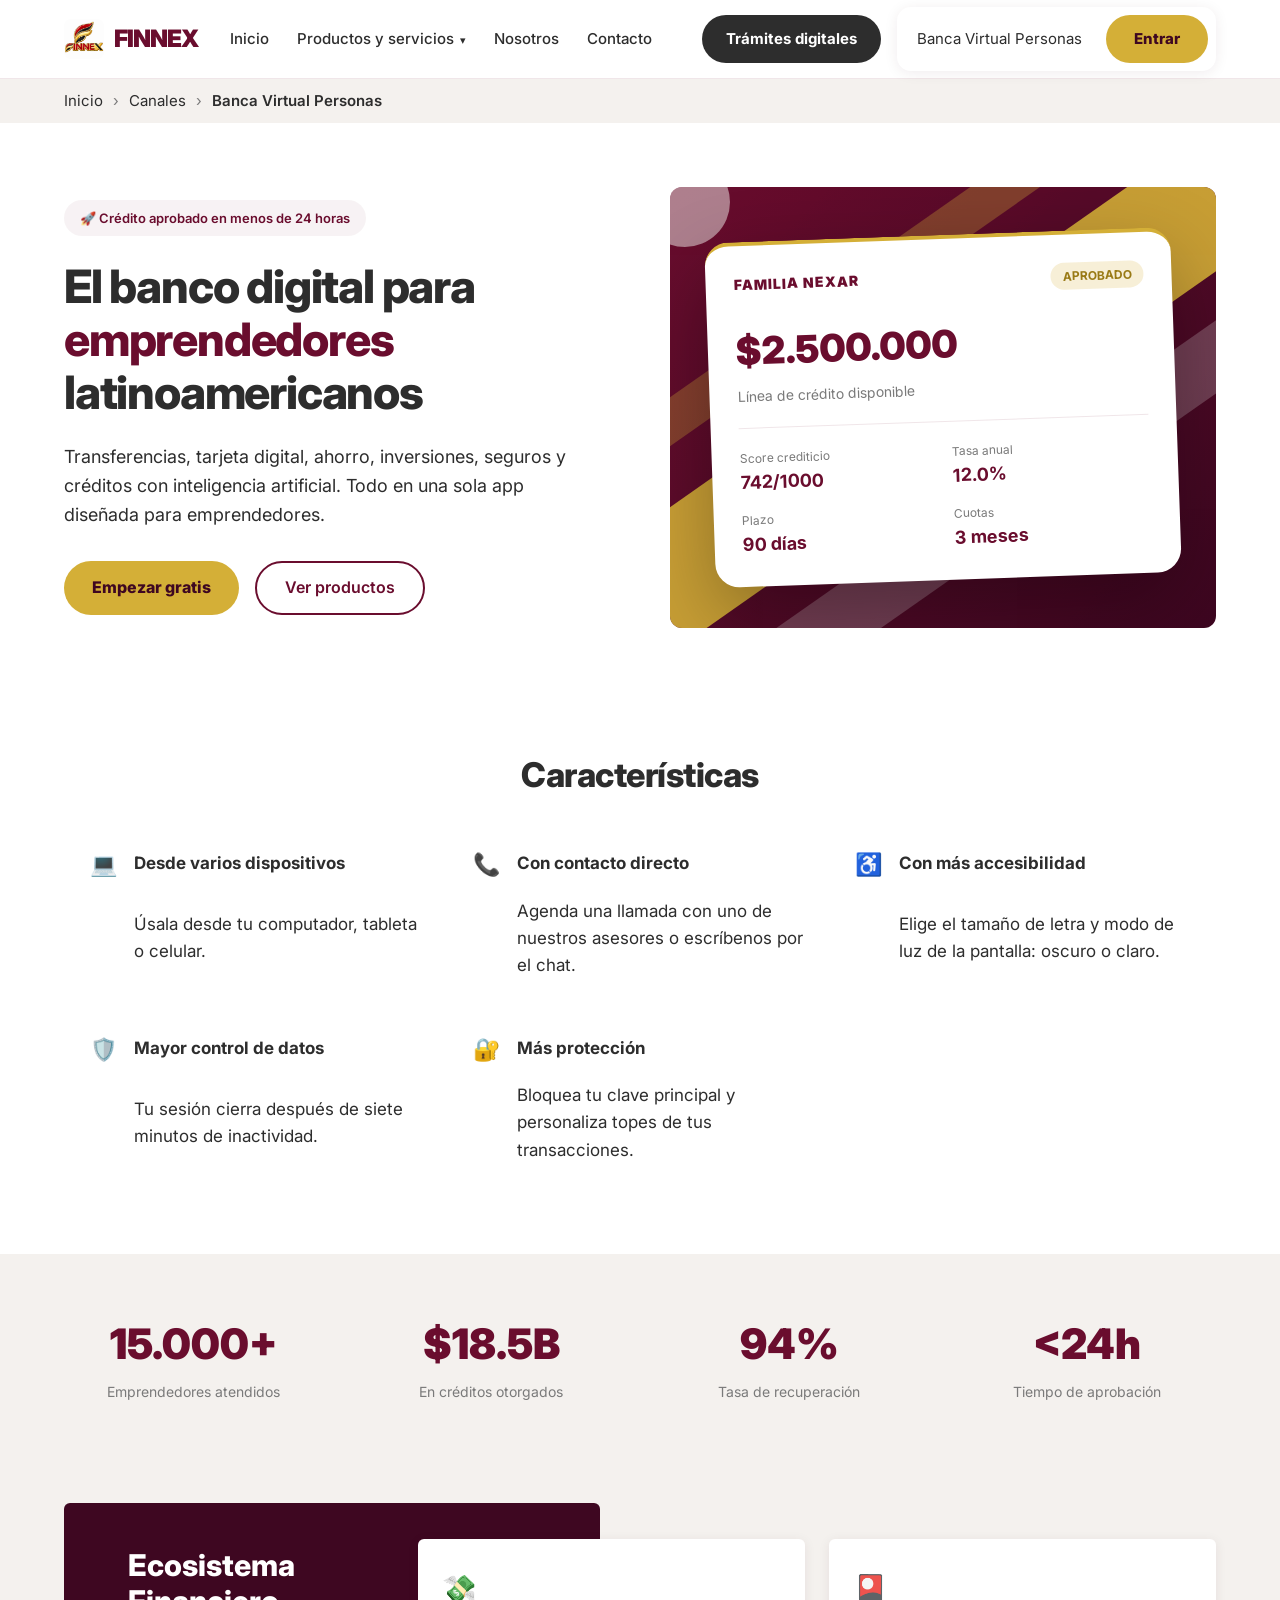
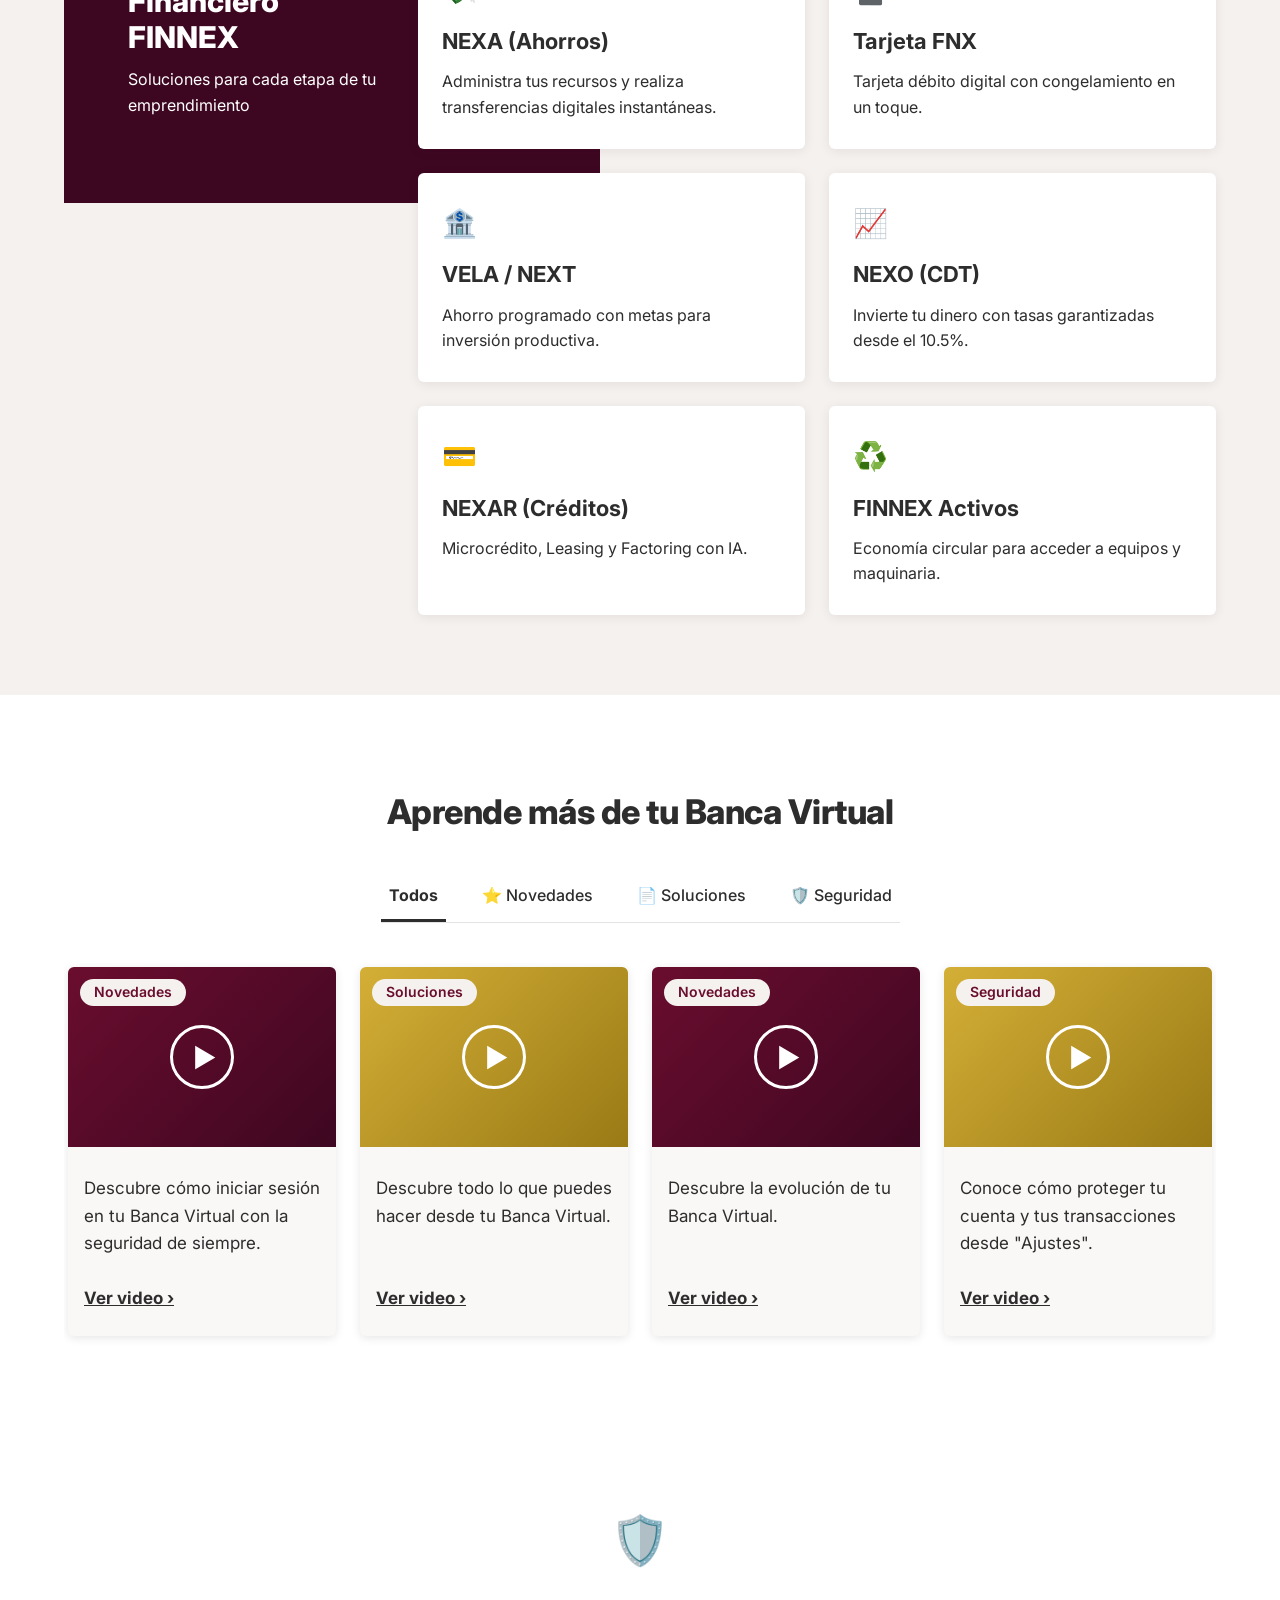
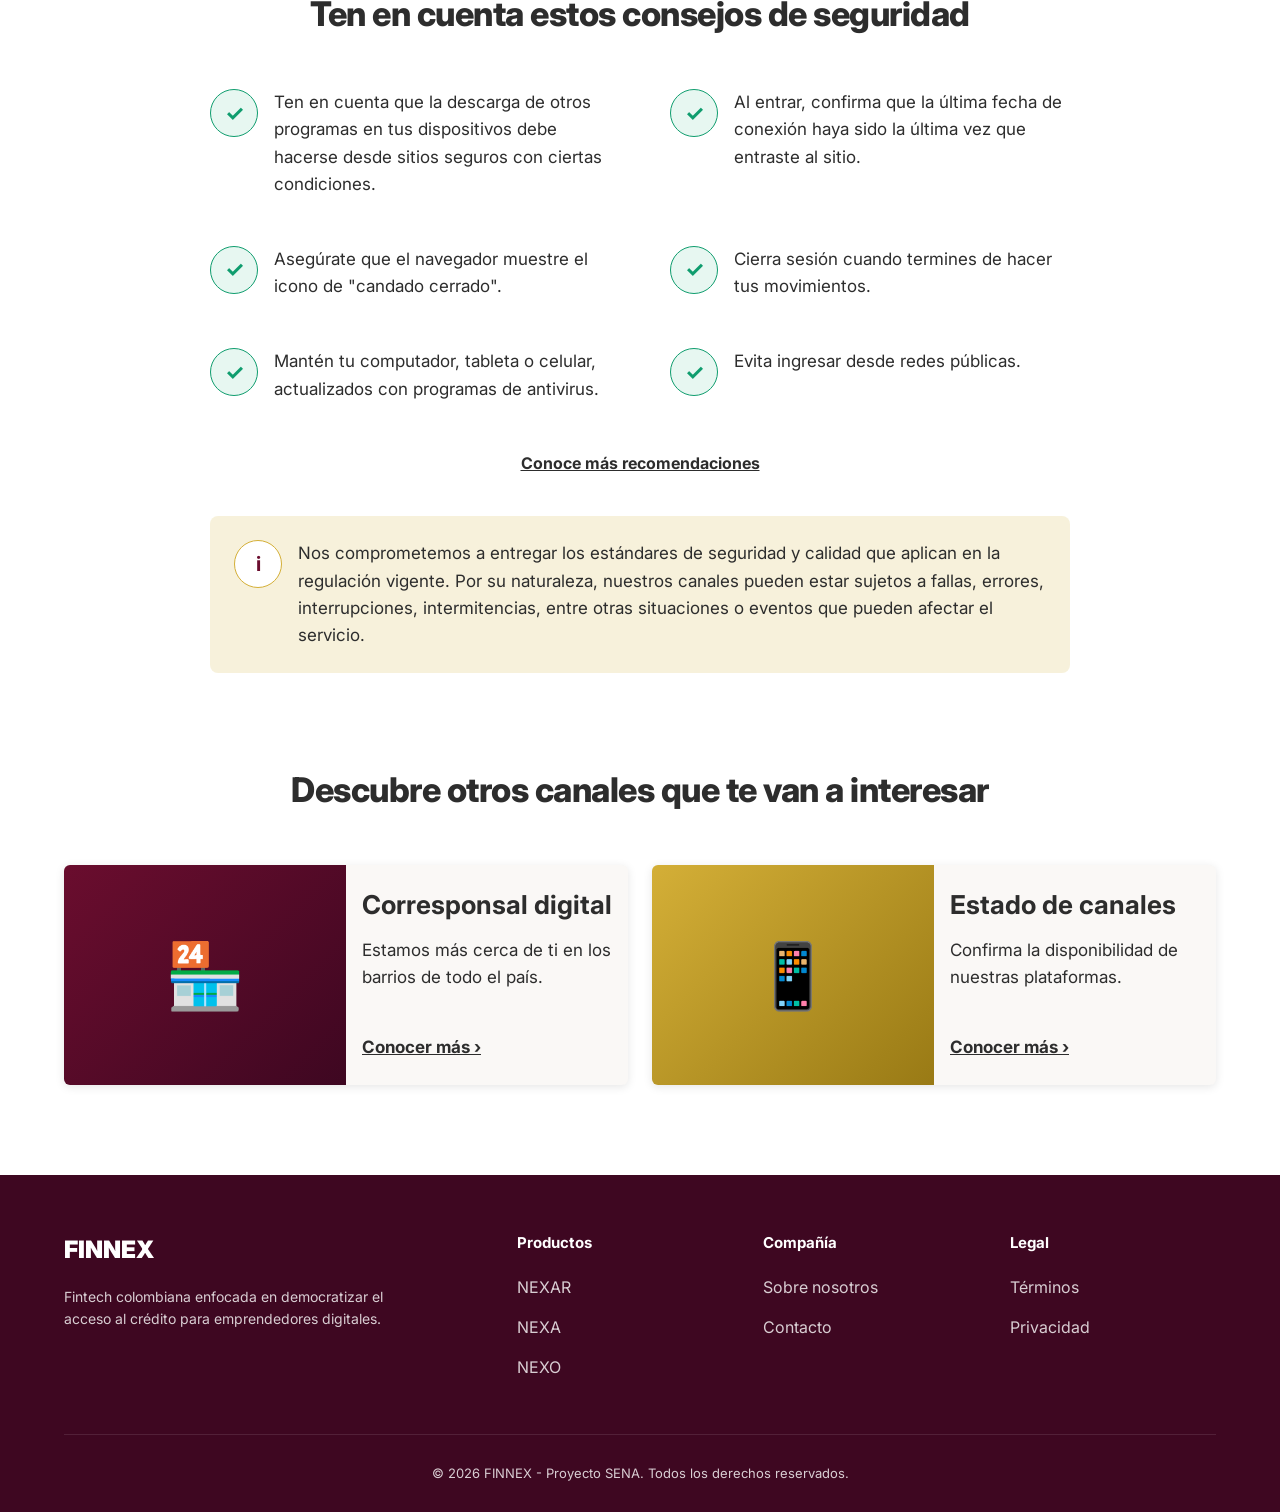
==== commit 4978ec21: "Update print statement from 'Hello' to 'Goodbye'" ====
--- a/index.html
+++ b/index.html
@@ -239,7 +239,7 @@
       </nav>
       <div class="nav-actions">
         <a href="tramites.html" class="btn-dark">Trámites digitales</a>
-        
+        <div class="nav-access"><span>Banca Virtual Personas</span><a href="login.html" class="btn-gold">Entrar</a></div>
         <button class="menu-btn" id="menuBtn" aria-label="Abrir menú">Menú ⋮</button>
       </div>
     </div>
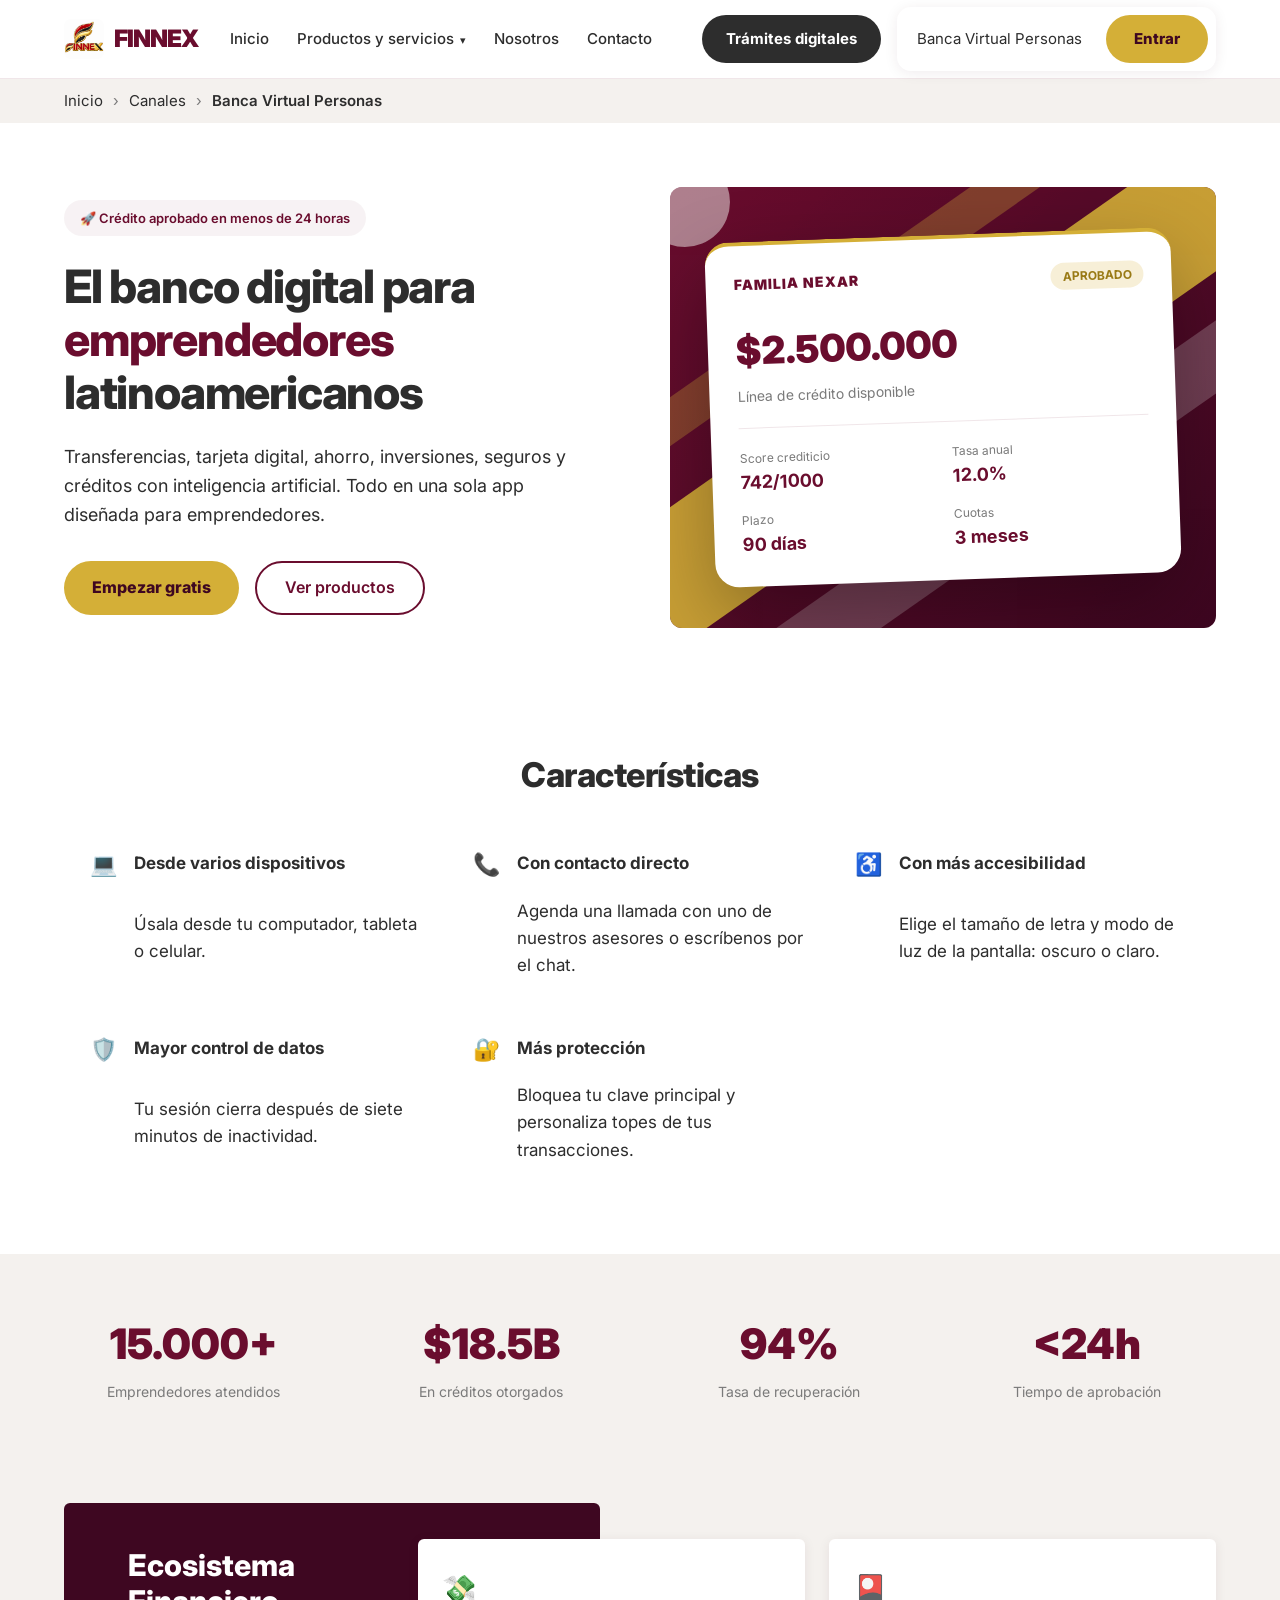
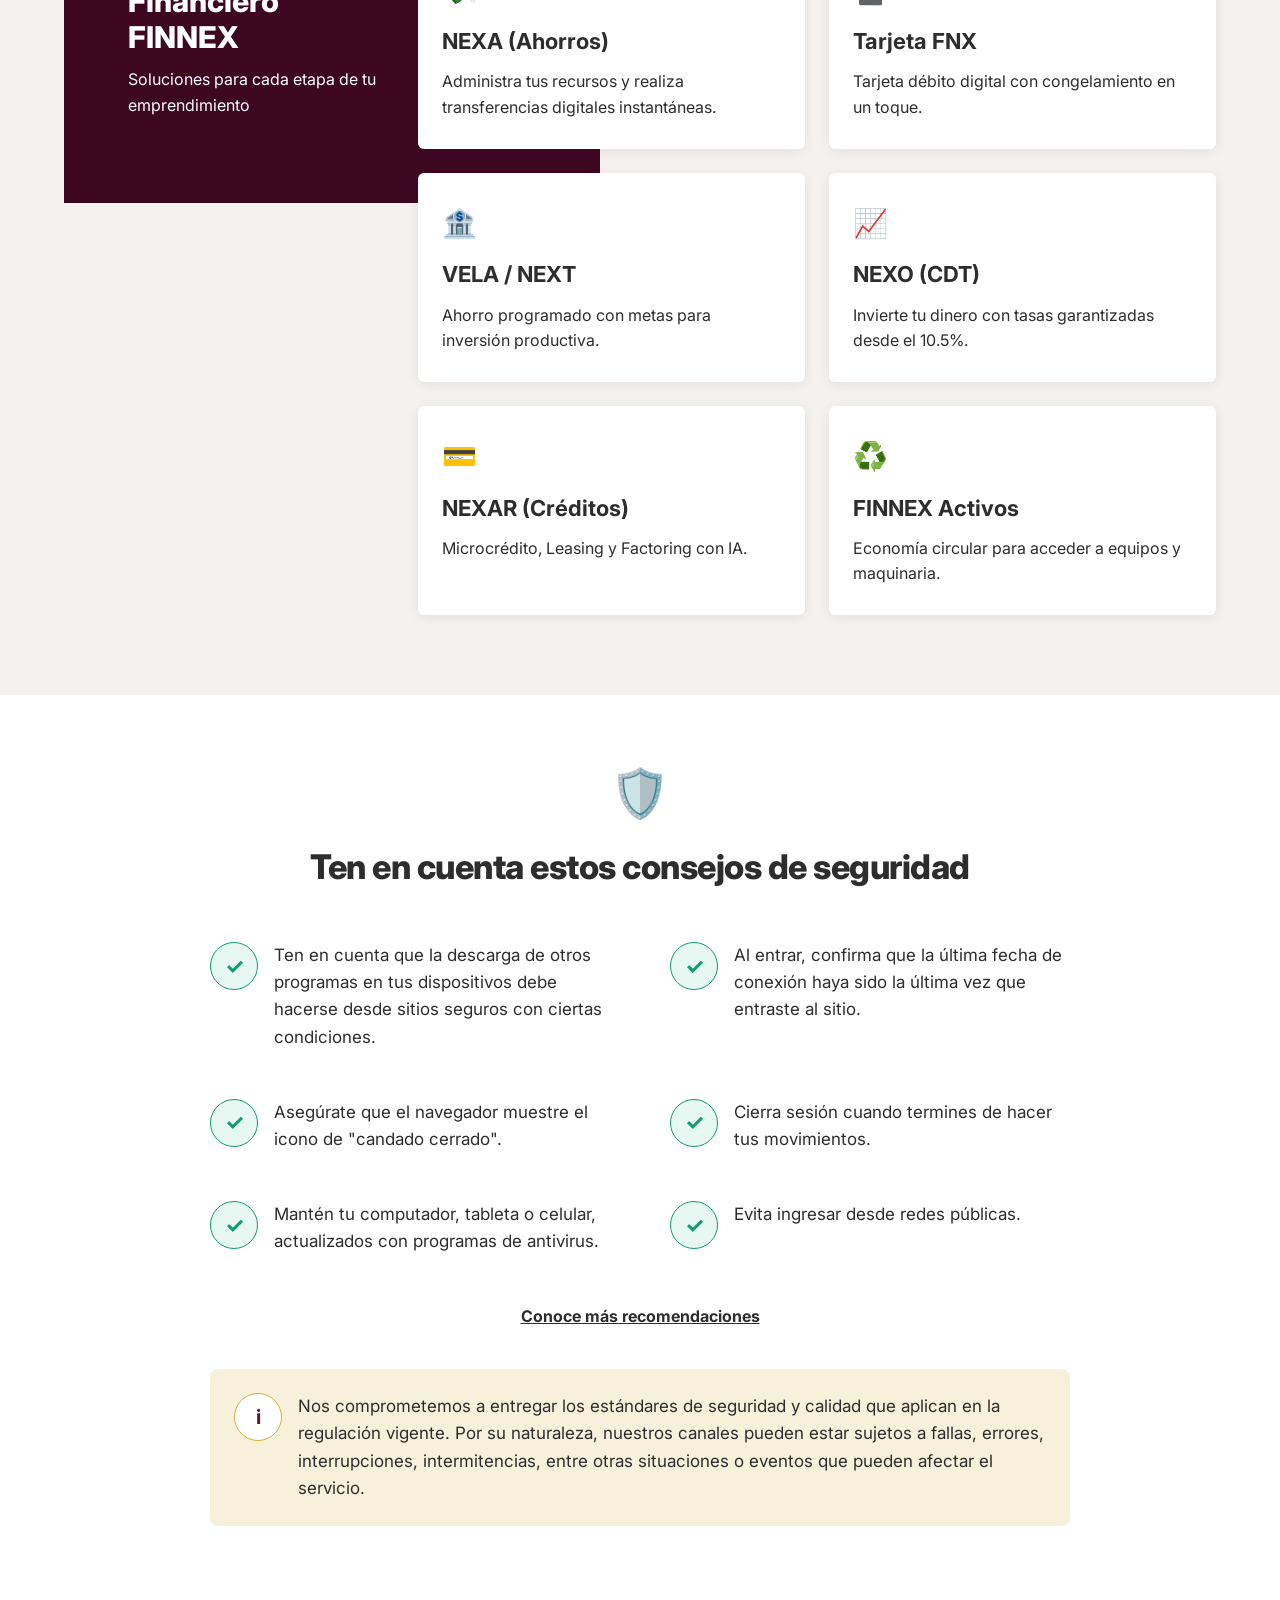
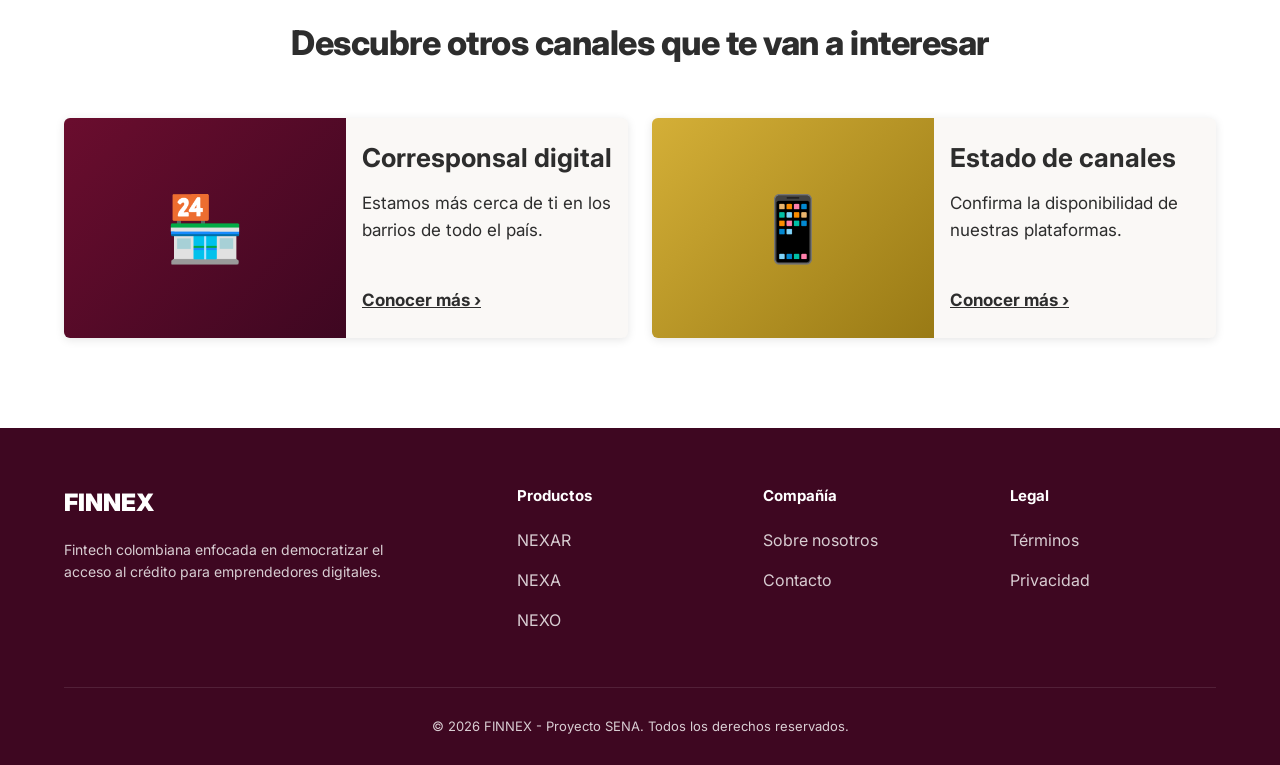
==== commit 6b189cc6: "Update index.html" ====
--- a/index.html
+++ b/index.html
@@ -317,24 +317,18 @@
     </div>
   </section>
 
-  <section class="learn">
-    <div class="container">
-      <h2 class="title">Aprende más de tu Banca Virtual</h2>
-      <div class="tabs" role="tablist">
-        <button class="tab active" data-f="all">Todos</button>
-        <button class="tab" data-f="nov">⭐ Novedades</button>
-        <button class="tab" data-f="sol">📄 Soluciones</button>
-        <button class="tab" data-f="seg">🛡️ Seguridad</button>
-      </div>
-      <div class="carousel" id="carousel">
-        <article class="video-card" data-c="nov"><div class="thumb"><span class="tag">Novedades</span><span class="play">▶</span></div><p>Descubre cómo iniciar sesión en tu Banca Virtual con la seguridad de siempre.</p><a href="#">Ver video ›</a></article>
-        <article class="video-card" data-c="sol"><div class="thumb alt"><span class="tag">Soluciones</span><span class="play">▶</span></div><p>Descubre todo lo que puedes hacer desde tu Banca Virtual.</p><a href="#">Ver video ›</a></article>
-        <article class="video-card" data-c="nov"><div class="thumb"><span class="tag">Novedades</span><span class="play">▶</span></div><p>Descubre la evolución de tu Banca Virtual.</p><a href="#">Ver video ›</a></article>
-        <article class="video-card" data-c="seg"><div class="thumb alt"><span class="tag">Seguridad</span><span class="play">▶</span></div><p>Conoce cómo proteger tu cuenta y tus transacciones desde "Ajustes".</p><a href="#">Ver video ›</a></article>
-      </div>
-    </div>
-  </section>
-
+
+
+
+
+
+
+
+
+
+
+
+  
   <section class="security">
     <div class="container">
       <span class="shield">🛡️</span>
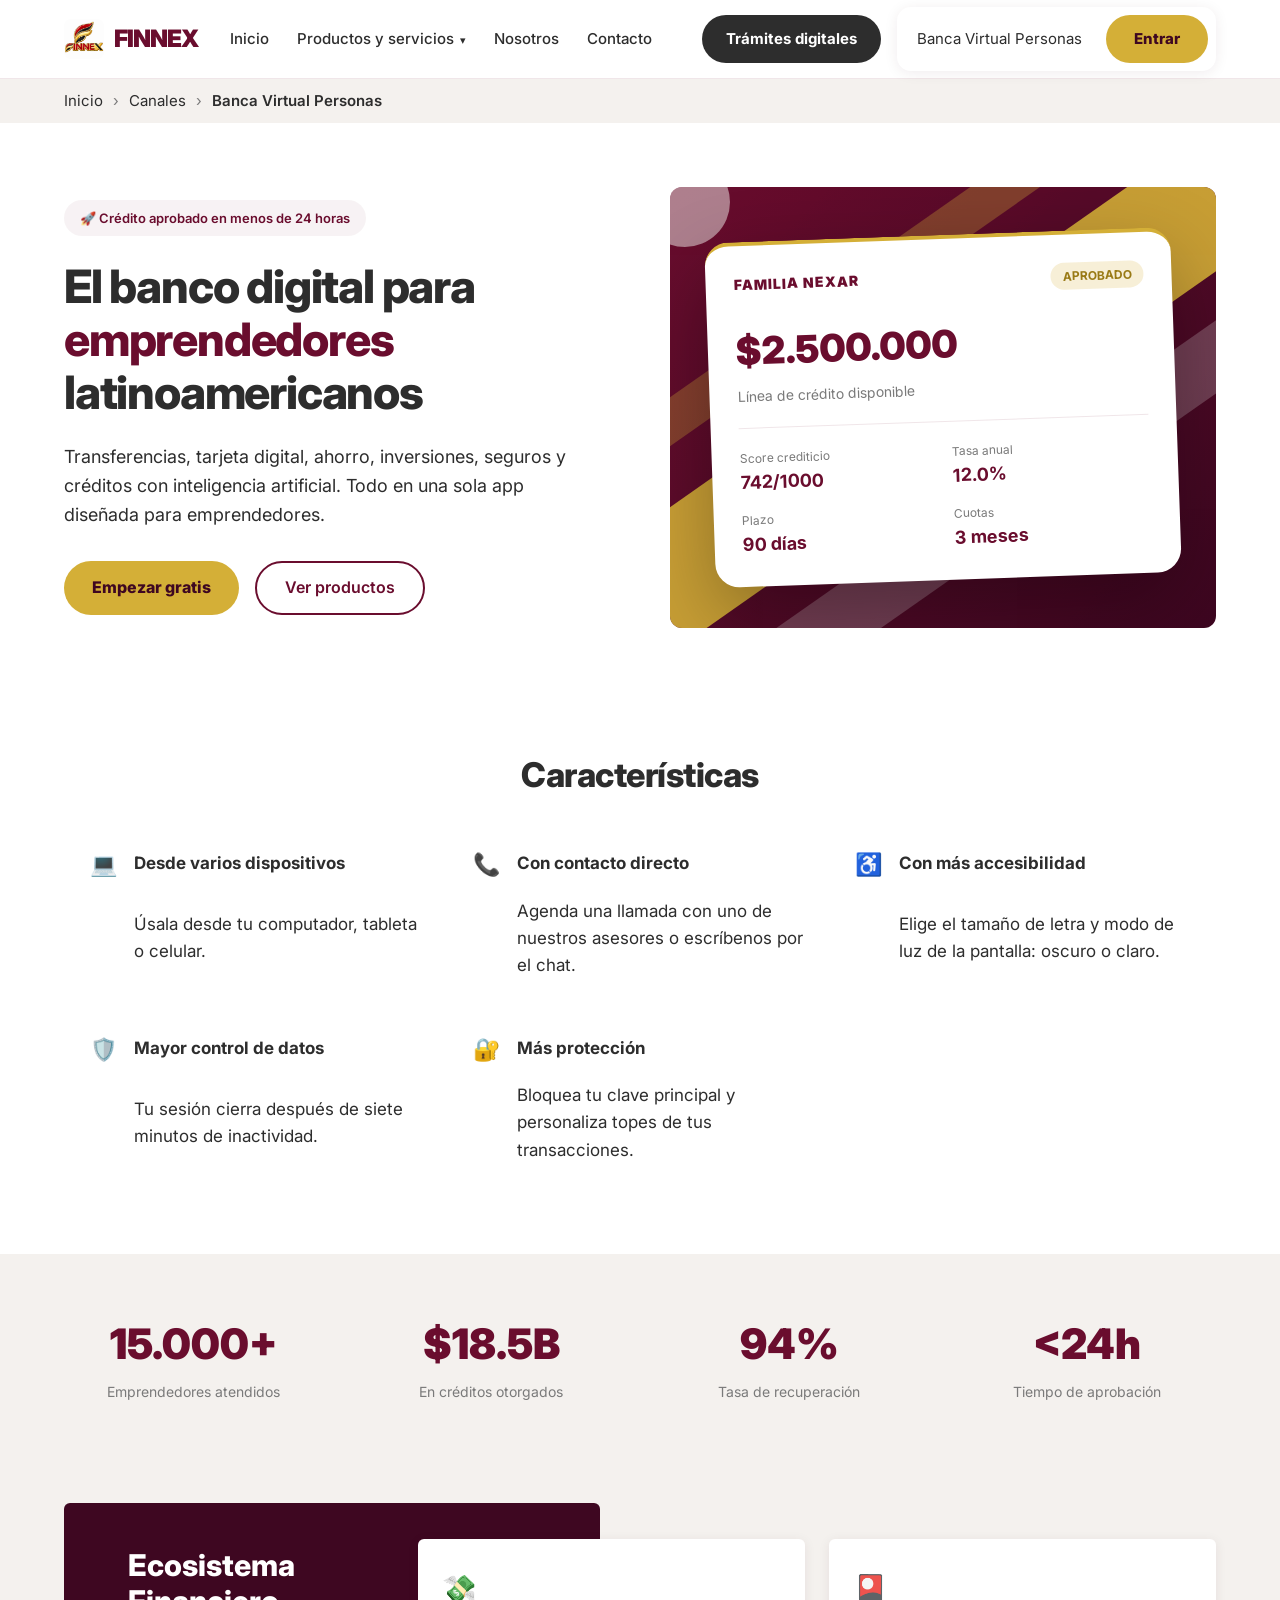
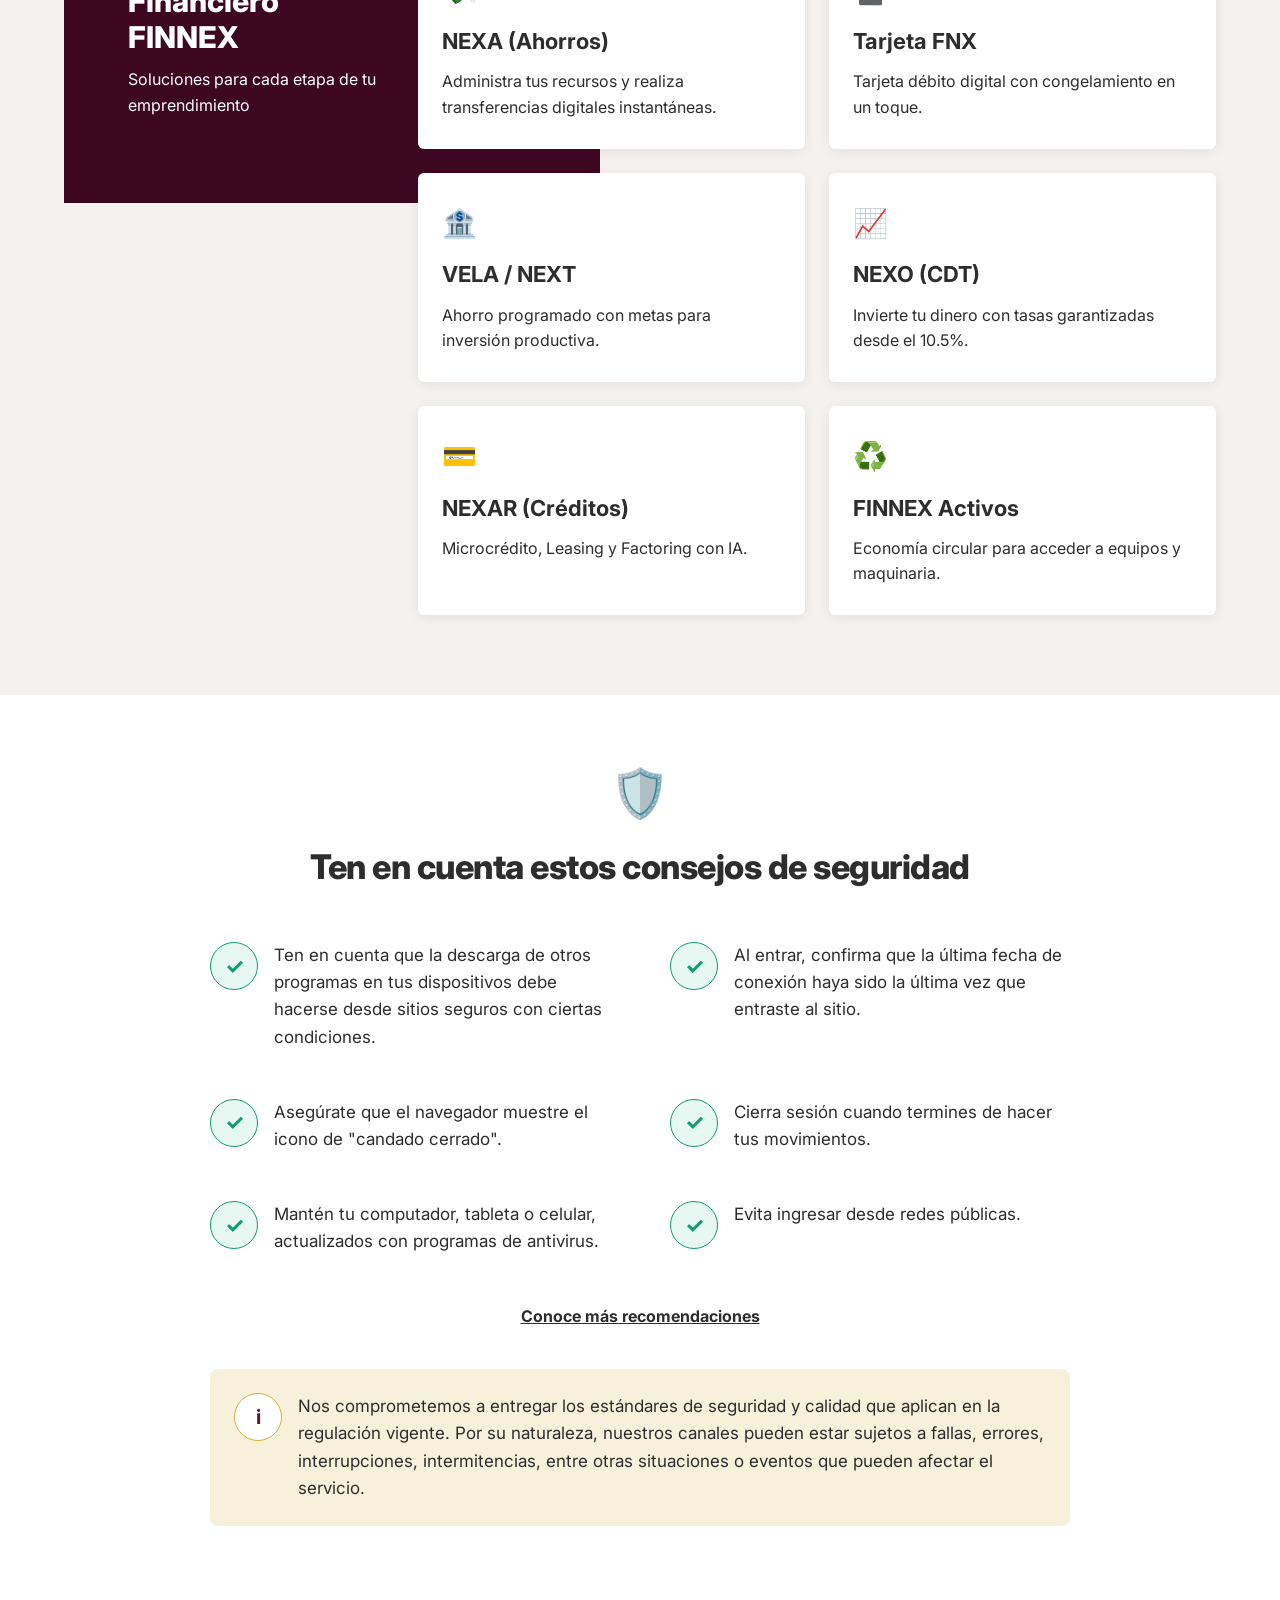
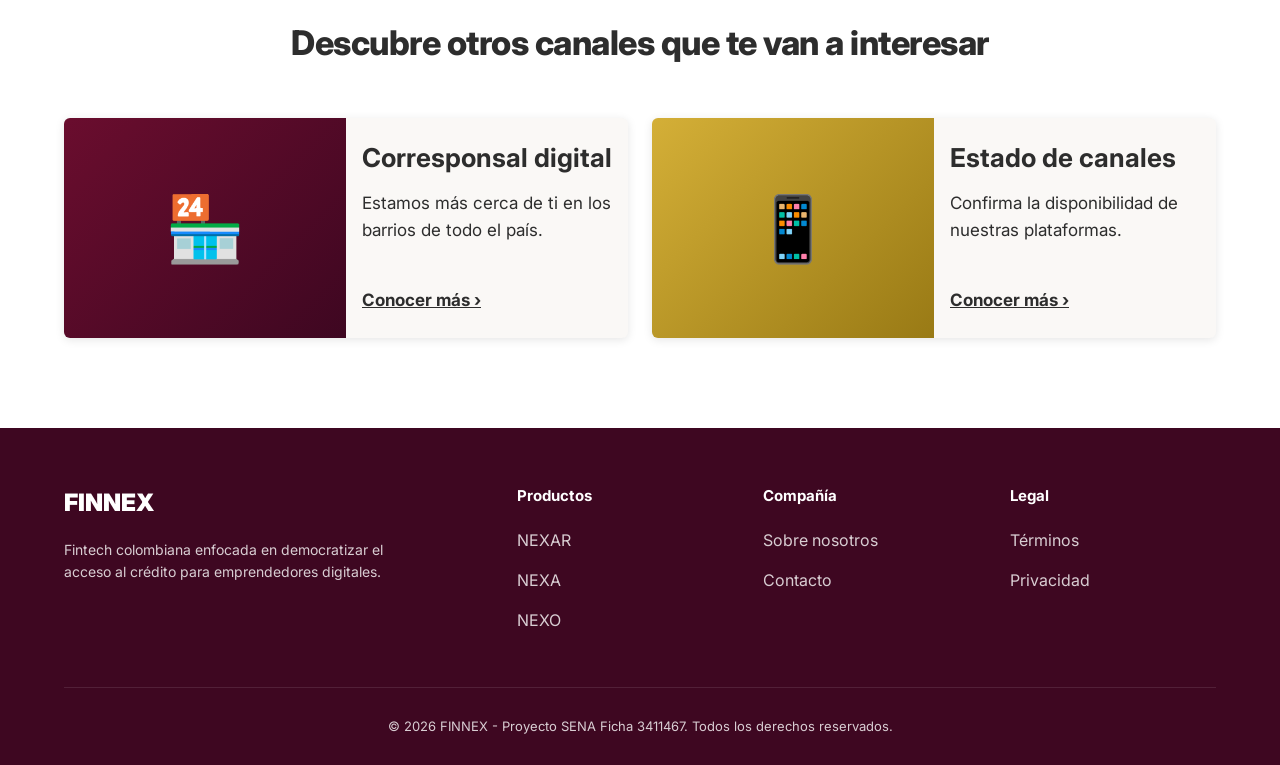
==== commit 986049c7: "Update print statement from 'Hello' to 'Goodbye'" ====
--- a/index.html
+++ b/index.html
@@ -380,7 +380,7 @@
           <a href="privacidad.html">Privacidad</a>
         </div>
       </div>
-      <div class="footer-bottom">&copy; 2026 FINNEX - Proyecto SENA. Todos los derechos reservados.</div>
+      <div class="footer-bottom">&copy; 2026 FINNEX - Proyecto SENA Ficha 3411467. Todos los derechos reservados.</div>
     </div>
   </footer>
 
